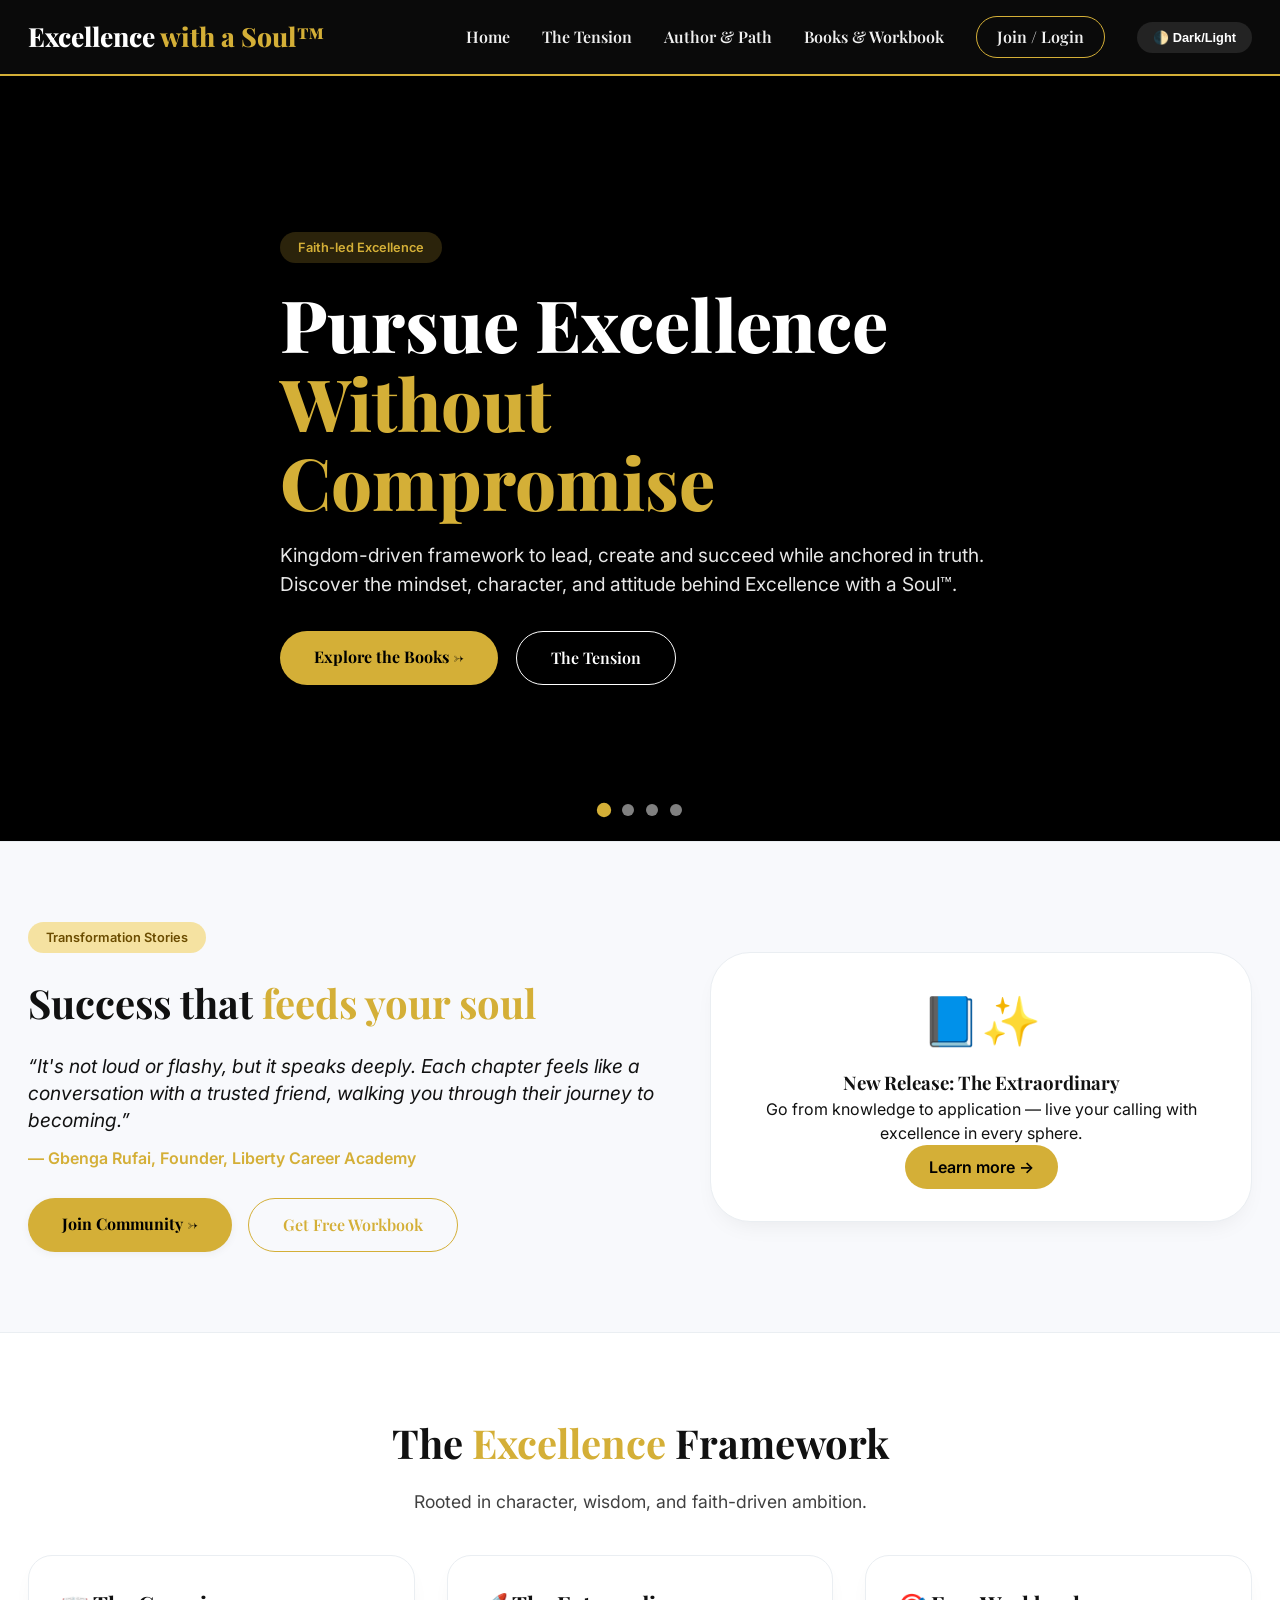
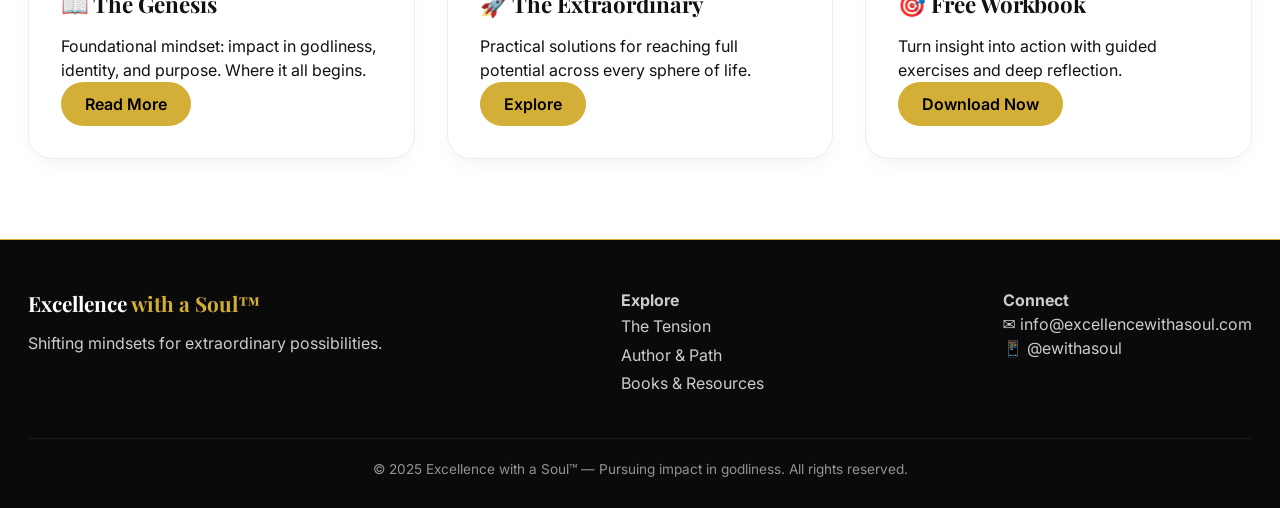
==== index.html @ b523871e "Add files via upload" ====
<!DOCTYPE html>
<html lang="en">
<head>
  <meta charset="UTF-8">
  <meta name="viewport" content="width=device-width, initial-scale=1.0">
  <title>Excellence with a Soul™ | Home</title>
  <link rel="stylesheet" href="styles.css">
  <link href="https://fonts.googleapis.com/css2?family=Inter:opsz,wght@14..32,400;500;600;700&family=Playfair+Display:wght@700;800;900&display=swap" rel="stylesheet">
</head>
<body>

<nav class="navbar">
  <div class="container nav-flex">
    <a href="index.html" class="logo">Excellence <span>with a Soul™</span></a>
    <div class="nav-links">
      <a href="index.html">Home</a>
      <a href="tension.html">The Tension</a>
      <a href="author-path.html">Author & Path</a>
      <a href="books-workbook.html">Books & Workbook</a>
      <a href="register.html" class="btn-outline-gold">Join / Login</a>
      <button class="theme-toggle" id="darkmodeToggle">🌓 Dark/Light</button>
    </div>
  </div>
</nav>

<!-- Hero Slideshow -->
<div class="hero-slider" id="homeHero">
  <div class="slider-container">
    <div class="slide active" data-img="1"></div>
    <div class="slide" data-img="2"></div>
    <div class="slide" data-img="3"></div>
    <div class="slide" data-img="4"></div>
  </div>
  <div class="container hero-content">
    <div class="badge">Faith-led Excellence</div>
    <h1>Pursue Excellence <em>Without Compromise</em></h1>
    <p>Kingdom-driven framework to lead, create and succeed while anchored in truth. Discover the mindset, character, and attitude behind Excellence with a Soul™.</p>
    <div class="btn-group">
      <a href="books-workbook.html" class="btn-primary">Explore the Books →</a>
      <a href="tension.html" class="btn-secondary">The Tension</a>
    </div>
  </div>
  <div class="slider-dots" id="sliderDots"></div>
</div>

<!-- Transformation Stories Section -->
<section class="section-dark-bg" id="success-stories">
  <div class="container">
    <div class="story-flex">
      <div class="story-text">
        <span class="badge gold-badge">Transformation Stories</span>
        <h2 class="section-title">Success that <span class="gold-text">feeds your soul</span></h2>
        <p class="story-quote">“It's not loud or flashy, but it speaks deeply. Each chapter feels like a conversation with a trusted friend, walking you through their journey to becoming.”</p>
        <p class="story-author">— Gbenga Rufai, Founder, Liberty Career Academy</p>
        <div class="story-buttons">
          <a href="register.html" class="btn-primary gold-btn">Join Community →</a>
          <a href="books-workbook.html#workbook-cta" class="btn-secondary gold-border">Get Free Workbook</a>
        </div>
      </div>
      <div class="story-card-highlight">
        <div class="emoji-large">📘✨</div>
        <h3>New Release: The Extraordinary</h3>
        <p>Go from knowledge to application — live your calling with excellence in every sphere.</p>
        <a href="books-workbook.html" class="btn-small">Learn more →</a>
      </div>
    </div>
  </div>
</section>

<!-- Core Framework Section -->
<section class="section-light">
  <div class="container">
    <div class="center-heading">
      <h2 class="section-title">The <span class="gold-text">Excellence</span> Framework</h2>
      <p class="section-sub">Rooted in character, wisdom, and faith-driven ambition.</p>
    </div>
    <div class="card-grid">
      <div class="card">
        <h3>📖 The Genesis</h3>
        <p>Foundational mindset: impact in godliness, identity, and purpose. Where it all begins.</p>
        <a href="books-workbook.html" class="btn-small">Read More</a>
      </div>
      <div class="card">
        <h3>🚀 The Extraordinary</h3>
        <p>Practical solutions for reaching full potential across every sphere of life.</p>
        <a href="books-workbook.html" class="btn-small">Explore</a>
      </div>
      <div class="card">
        <h3>🎯 Free Workbook</h3>
        <p>Turn insight into action with guided exercises and deep reflection.</p>
        <a href="books-workbook.html#workbook-cta" class="btn-small">Download Now</a>
      </div>
    </div>
  </div>
</section>

<footer>
  <div class="container">
    <div class="footer-grid">
      <div>
        <h3 class="footer-logo">Excellence <span>with a Soul™</span></h3>
        <p>Shifting mindsets for extraordinary possibilities.</p>
      </div>
      <div>
        <strong>Explore</strong><br>
        <a href="tension.html">The Tension</a><br>
        <a href="author-path.html">Author & Path</a><br>
        <a href="books-workbook.html">Books & Resources</a>
      </div>
      <div>
        <strong>Connect</strong><br>
        ✉️ info@excellencewithasoul.com<br>
        📱 @ewithasoul
      </div>
    </div>
    <div class="footer-copyright">© 2025 Excellence with a Soul™ — Pursuing impact in godliness. All rights reserved.</div>
  </div>
</footer>

<script src="script.js"></script>
</body>
</html>
---- styles.css ----
/* ========== VARIABLES & RESET ========== */
:root {
  --bg-primary: #ffffff;
  --bg-secondary: #f8f9fc;
  --text-primary: #111111;
  --text-muted: #2c2c2c;
  --card-bg: #ffffff;
  --border-light: #eaeef2;
  --gold: #d4af37;
  --gold-dark: #b8912e;
  --gold-light: #f5e2a1;
  --black-accent: #0a0a0a;
  --shadow-sm: 0 2px 8px rgba(0,0,0,0.05);
  --shadow-md: 0 10px 25px -10px rgba(0,0,0,0.08);
  --shadow-lg: 0 20px 35px -12px rgba(0,0,0,0.1);
  --transition: all 0.25s ease;
}

body.dark {
  --bg-primary: #121212;
  --bg-secondary: #1e1e1e;
  --text-primary: #f0f0f0;
  --text-muted: #cccccc;
  --card-bg: #1f1f1f;
  --border-light: #2c2c2c;
}

* {
  margin: 0;
  padding: 0;
  box-sizing: border-box;
}

body {
  font-family: 'Inter', system-ui, -apple-system, 'Segoe UI', Roboto, sans-serif;
  background: var(--bg-primary);
  color: var(--text-primary);
  line-height: 1.5;
  transition: background-color 0.25s ease, color 0.2s ease;
}

h1, h2, h3, .logo, .nav-links a, .btn, .btn-primary, .btn-secondary {
  font-family: 'Playfair Display', Georgia, 'Times New Roman', serif;
}

.container {
  max-width: 1280px;
  margin: 0 auto;
  padding: 0 28px;
}

/* ========== NAVIGATION ========== */
.navbar {
  background: #0a0a0a;
  padding: 1rem 0;
  position: sticky;
  top: 0;
  z-index: 1000;
  border-bottom: 2px solid var(--gold);
  box-shadow: 0 4px 12px rgba(0,0,0,0.1);
}

.nav-flex {
  display: flex;
  align-items: center;
  justify-content: space-between;
  flex-wrap: wrap;
  gap: 20px;
}

.logo {
  font-size: 1.65rem;
  font-weight: 800;
  color: white;
  text-decoration: none;
}

.logo span {
  color: var(--gold);
}

.nav-links {
  display: flex;
  gap: 2rem;
  align-items: center;
  flex-wrap: wrap;
}

.nav-links a {
  color: #f0f0f0;
  text-decoration: none;
  font-weight: 600;
  transition: var(--transition);
}

.nav-links a:hover {
  color: var(--gold);
}

.theme-toggle {
  background: rgba(255,255,255,0.1);
  border: none;
  border-radius: 40px;
  padding: 8px 16px;
  color: white;
  cursor: pointer;
  font-weight: 600;
  font-size: 0.8rem;
  transition: var(--transition);
}

.theme-toggle:hover {
  background: var(--gold);
  color: black;
}

.btn-outline-gold {
  background: transparent;
  border: 1.5px solid var(--gold);
  color: var(--gold);
  padding: 8px 20px;
  border-radius: 40px;
  font-weight: 600;
  transition: var(--transition);
  text-decoration: none;
}

/* .btn-outline-gold:hover {
  background: transparent rgb(13, 0, 255);
   color: black; 
} */

/* ========== BUTTONS ========== */
.btn-primary {
  background: var(--gold);
  color: #000;
  padding: 14px 34px;
  border-radius: 50px;
  text-decoration: none;
  font-weight: 700;
  transition: var(--transition);
  display: inline-block;
  box-shadow: var(--shadow-sm);
  border: none;
  cursor: pointer;
}

.btn-primary:hover {
  background: var(--gold-dark);
  transform: translateY(-2px);
  box-shadow: var(--shadow-md);
}

.btn-secondary {
  background: transparent;
  border: 1.5px solid white;
  color: white;
  padding: 14px 34px;
  border-radius: 50px;
  text-decoration: none;
  font-weight: 600;
  transition: var(--transition);
  cursor: pointer;
}

.btn-secondary:hover {
  border-color: var(--gold);
  color: var(--gold);
  background: rgba(0,0,0,0.3);
}

.btn-small {
  background: var(--gold);
  color: #000;
  padding: 10px 24px;
  border-radius: 40px;
  text-decoration: none;
  font-weight: 600;
  display: inline-block;
  transition: var(--transition);
  border: none;
  cursor: pointer;
}

.btn-small:hover {
  background: var(--gold-dark);
  transform: translateY(-2px);
}

/* ========== HERO SLIDESHOW ========== */
.hero-slider {
  background: #000;
  position: relative;
  min-height: 85vh;
  display: flex;
  align-items: center;
  color: white;
}

.slider-container {
  position: absolute;
  inset: 0;
  overflow: hidden;
}

.slide {
  position: absolute;
  width: 100%;
  height: 100%;
  background-size: cover;
  background-position: center 30%;
  opacity: 0;
  transition: opacity 1s ease;
  filter: brightness(0.45);
}

.slide[data-img="1"] { background-image: url('https://images.pexels.com/photos/3184465/pexels-photo-3184465.jpeg?auto=compress&cs=tinysrgb&w=1600'); }
.slide[data-img="2"] { background-image: url('https://images.pexels.com/photos/4050315/pexels-photo-4050315.jpeg?auto=compress&cs=tinysrgb&w=1600'); }
.slide[data-img="3"] { background-image: url('https://images.pexels.com/photos/669619/pexels-photo-669619.jpeg?auto=compress&cs=tinysrgb&w=1600'); }
.slide[data-img="4"] { background-image: url('https://images.pexels.com/photos/3943716/pexels-photo-3943716.jpeg?auto=compress&cs=tinysrgb&w=1600'); }

.slide.active {
  opacity: 1;
  z-index: 1;
}

.hero-content {
  position: relative;
  z-index: 10;
  max-width: 720px;
  padding: 80px 0;
}

.badge {
  background: rgba(212,175,55,0.2);
  backdrop-filter: blur(4px);
  display: inline-block;
  padding: 6px 18px;
  border-radius: 50px;
  font-size: 0.8rem;
  font-weight: 600;
  color: var(--gold);
  margin-bottom: 20px;
}

.hero-content h1 {
  font-size: clamp(2.5rem, 7vw, 4.5rem);
  font-weight: 800;
  line-height: 1.1;
  margin-bottom: 20px;
}

.hero-content h1 em {
  color: var(--gold);
  font-style: normal;
}

.hero-content p {
  font-size: 1.2rem;
  margin-bottom: 32px;
  opacity: 0.9;
}

.btn-group {
  display: flex;
  gap: 18px;
  flex-wrap: wrap;
}

.slider-dots {
  position: absolute;
  bottom: 25px;
  left: 0;
  right: 0;
  display: flex;
  justify-content: center;
  gap: 12px;
  z-index: 20;
}

.dot {
  width: 12px;
  height: 12px;
  background: rgba(255,255,255,0.5);
  border-radius: 50%;
  cursor: pointer;
  transition: var(--transition);
}

.dot.active-dot {
  background: var(--gold);
  transform: scale(1.2);
}

/* ========== SECTIONS ========== */
section {
  padding: 80px 0;
}

.section-light {
  background: var(--bg-primary);
}

.section-dark-bg {
  background: var(--bg-secondary);
  border-top: 1px solid var(--border-light);
  border-bottom: 1px solid var(--border-light);
}

.section-title {
  font-size: 2.5rem;
  font-weight: 700;
  margin-bottom: 16px;
}

.gold-text {
  color: var(--gold);
}

.center-heading {
  text-align: center;
  max-width: 700px;
  margin: 0 auto 40px;
}

.section-sub {
  font-size: 1.1rem;
  opacity: 0.8;
}

/* Cards Grid */
.card-grid {
  display: grid;
  grid-template-columns: repeat(auto-fit, minmax(280px, 1fr));
  gap: 32px;
  margin-top: 30px;
}

.card {
  background: var(--card-bg);
  border-radius: 24px;
  padding: 32px;
  box-shadow: var(--shadow-md);
  border: 1px solid var(--border-light);
  transition: var(--transition);
}

.card:hover {
  transform: translateY(-5px);
  box-shadow: var(--shadow-lg);
}

.card h3 {
  margin-bottom: 12px;
  font-size: 1.4rem;
}

/* Story Section */
.story-flex {
  display: flex;
  flex-wrap: wrap;
  gap: 48px;
  align-items: center;
  justify-content: space-between;
}

.story-text {
  flex: 1.2;
  min-width: 260px;
}

.gold-badge {
  background: var(--gold-light);
  color: #6b4c00;
}

.story-quote {
  font-size: 1.2rem;
  font-style: italic;
  margin: 20px 0 12px;
  line-height: 1.4;
}

.story-author {
  font-weight: 600;
  margin-bottom: 28px;
  color: var(--gold);
}

.story-buttons {
  display: flex;
  gap: 16px;
  flex-wrap: wrap;
  margin-top: 8px;
}

.gold-btn {
  background: var(--gold);
  color: #000;
}

.gold-border {
  border-color: var(--gold);
  color: var(--gold);
}

.story-card-highlight {
  flex: 0.9;
  text-align: center;
  background: var(--card-bg);
  padding: 32px;
  border-radius: 40px;
  border: 1px solid var(--border-light);
  box-shadow: var(--shadow-md);
}

.emoji-large {
  font-size: 3rem;
  margin-bottom: 12px;
}

/* ========== PAGE STYLES (tension, author, books) ========== */
.page-section {
  padding: 80px 0;
}

.page-title {
  font-size: 3rem;
  font-weight: 800;
  margin-bottom: 48px;
  text-align: center;
}

.tension-grid, .author-grid, .books-grid {
  display: grid;
  grid-template-columns: repeat(auto-fit, minmax(300px, 1fr));
  gap: 32px;
  margin-bottom: 48px;
}

.tension-card, .author-card, .book-card {
  background: var(--card-bg);
  border-radius: 24px;
  padding: 32px;
  border: 1px solid var(--border-light);
  transition: var(--transition);
}

.tension-card:hover, .author-card:hover, .book-card:hover {
  transform: translateY(-5px);
  box-shadow: var(--shadow-lg);
}

.tension-icon, .author-icon {
  font-size: 2.5rem;
  margin-bottom: 16px;
}

.tension-card h3, .author-card h3, .book-card h3 {
  margin-bottom: 12px;
  font-size: 1.3rem;
  color: var(--gold);
}

.page-cta {
  text-align: center;
  margin-top: 32px;
}

/* Book Cards */
.book-cover {
  aspect-ratio: 3/4;
  border-radius: 16px;
  margin-bottom: 20px;
  display: flex;
  flex-direction: column;
  align-items: center;
  justify-content: center;
  text-align: center;
  color: white;
  position: relative;
}

.genesis-cover {
  background: linear-gradient(160deg, #7a4fb5, #3b1d5e);
}

.extraordinary-cover {
  background: linear-gradient(160deg, #caa14b, #7a5a18);
}

.book-label {
  font-size: 0.75rem;
  letter-spacing: 3px;
  text-transform: uppercase;
  opacity: 0.8;
  margin-bottom: 16px;
}

.book-title {
  font-size: 1.8rem;
  font-weight: 800;
}

.book-buttons {
  display: flex;
  gap: 12px;
  margin-top: 20px;
  flex-wrap: wrap;
}

.btn-outline {
  background: transparent;
  border: 1.5px solid var(--gold);
  color: var(--gold);
}

.btn-outline:hover {
  background: var(--gold);
  color: black;
}

/* Workbook Section */
.workbook-section {
  background: linear-gradient(120deg, #f7e9c3, #e9d5a2);
  border-radius: 48px;
  padding: 50px;
  margin-top: 60px;
  text-align: center;
}

body.dark .workbook-section {
  background: #2b2419;
}

.workbook-icon {
  font-size: 3rem;
  margin-bottom: 16px;
}

.workbook-section h2 {
  font-size: 1.8rem;
  margin-bottom: 16px;
  color: #000;
}

body.dark .workbook-section h2 {
  color: var(--gold);
}

.workbook-section p {
  max-width: 600px;
  margin: 0 auto 24px;
  color: #333;
}

body.dark .workbook-section p {
  color: #ccc;
}

.workbook-download-btn {
  background: #000;
  color: var(--gold);
  padding: 16px 36px;
  border-radius: 60px;
  font-weight: 800;
  text-decoration: none;
  display: inline-block;
  transition: var(--transition);
}

.workbook-download-btn:hover {
  background: var(--gold);
  color: #000;
  transform: scale(1.02);
  box-shadow: 0 12px 22px rgba(0,0,0,0.2);
}

.workbook-message {
  margin-top: 15px;
  font-size: 0.9rem;
}

/* Auth / Register Form */
.auth-container {
  max-width: 500px;
  margin: 0 auto;
  background: var(--card-bg);
  border: 1px solid var(--border-light);
  border-radius: 48px;
  padding: 48px;
  box-shadow: var(--shadow-lg);
}

.auth-container h2 {
  text-align: center;
  margin-bottom: 32px;
  font-size: 2rem;
}

.form-group {
  margin-bottom: 20px;
}

.form-group input {
  width: 100%;
  padding: 16px 20px;
  border-radius: 60px;
  border: 1px solid var(--border-light);
  background: var(--bg-primary);
  color: var(--text-primary);
  font-size: 1rem;
  font-family: inherit;
  transition: var(--transition);
}

.form-group input:focus {
  outline: none;
  border-color: var(--gold);
  box-shadow: 0 0 0 3px rgba(212,175,55,0.2);
}

.auth-submit {
  width: 100%;
  margin-top: 12px;
}

.toggle-link {
  text-align: center;
  margin-top: 24px;
  color: var(--gold);
  cursor: pointer;
  font-weight: 600;
}

.toggle-link:hover {
  text-decoration: underline;
}

.form-message {
  text-align: center;
  margin-top: 20px;
  font-size: 0.9rem;
  color: var(--gold);
}

/* ========== FOOTER ========== */
footer {
  background: #0a0a0a;
  color: #ccc;
  padding: 48px 0 28px;
  border-top: 1px solid var(--gold);
}

.footer-grid {
  display: flex;
  justify-content: space-between;
  flex-wrap: wrap;
  gap: 30px;
  margin-bottom: 40px;
}

.footer-logo {
  font-size: 1.3rem;
  color: white;
  margin-bottom: 12px;
}

.footer-logo span {
  color: var(--gold);
}

.footer-grid a {
  color: #ccc;
  text-decoration: none;
  line-height: 1.8;
  transition: var(--transition);
}

.footer-grid a:hover {
  color: var(--gold);
}

.footer-copyright {
  text-align: center;
  font-size: 0.85rem;
  opacity: 0.7;
  padding-top: 20px;
  border-top: 1px solid rgba(255,255,255,0.1);
}

/* ========== RESPONSIVE ========== */
@media (max-width: 768px) {
  .nav-flex {
    flex-direction: column;
    align-items: stretch;
  }
  .nav-links {
    justify-content: center;
  }
  .hero-content h1 {
    font-size: 2rem;
  }
  .section-title, .page-title {
    font-size: 1.9rem;
  }
  .story-flex {
    flex-direction: column;
  }
  .story-buttons {
    justify-content: center;
  }
  .books-grid {
    grid-template-columns: 1fr;
  }
  .auth-container {
    padding: 32px 24px;
  }
  .workbook-section {
    padding: 32px 20px;
  }
}
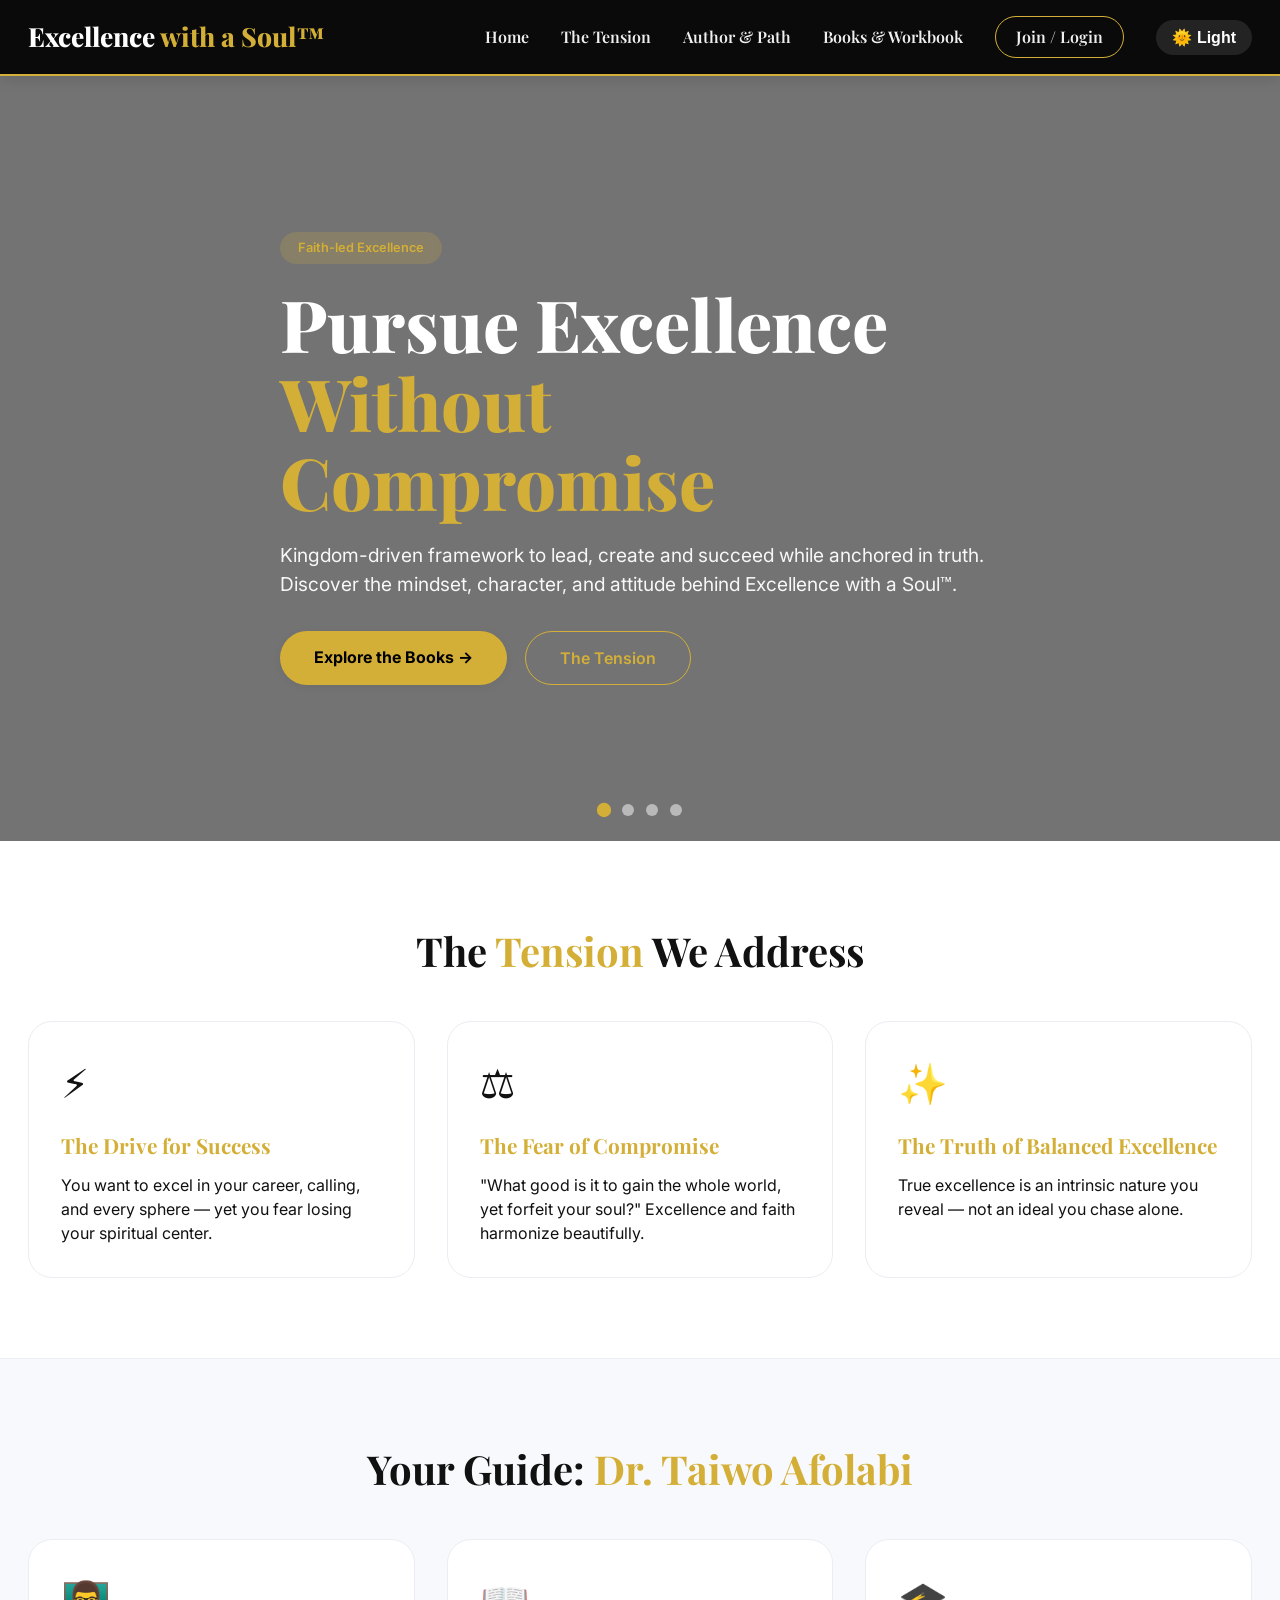
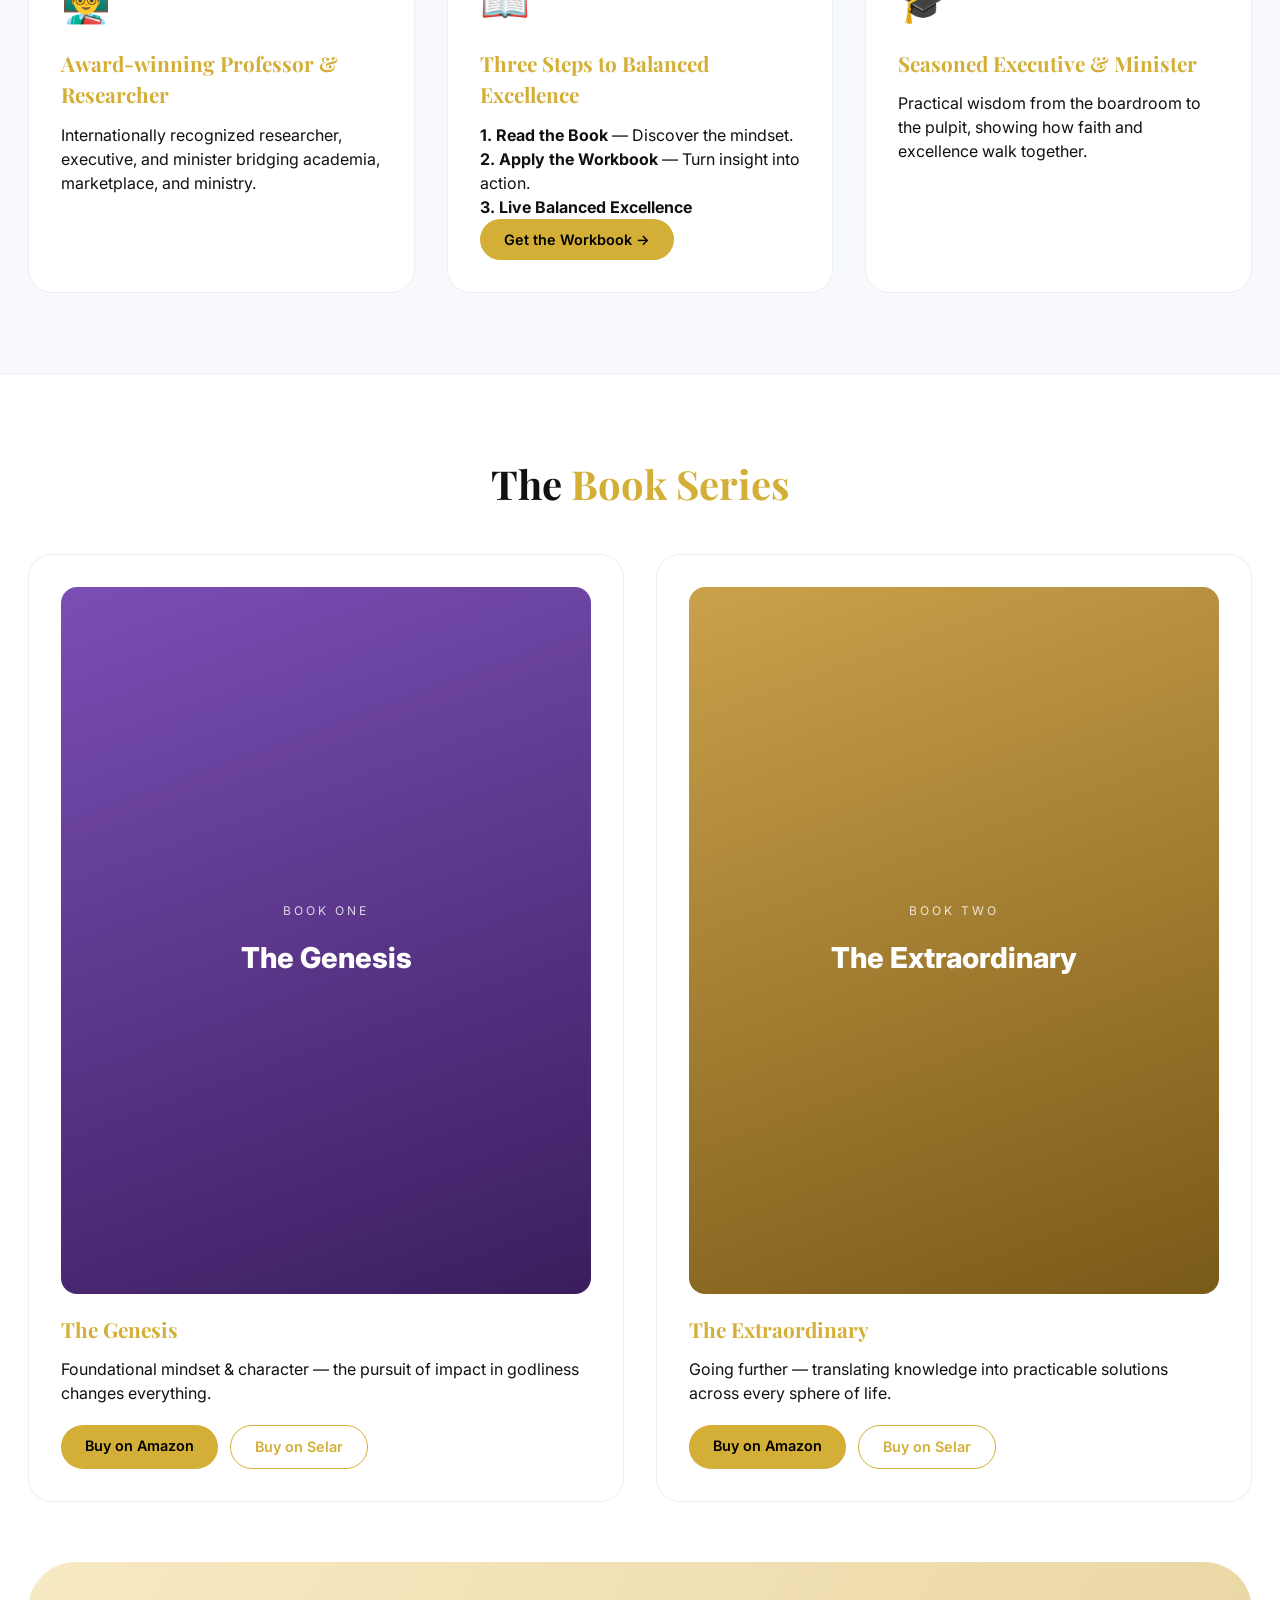
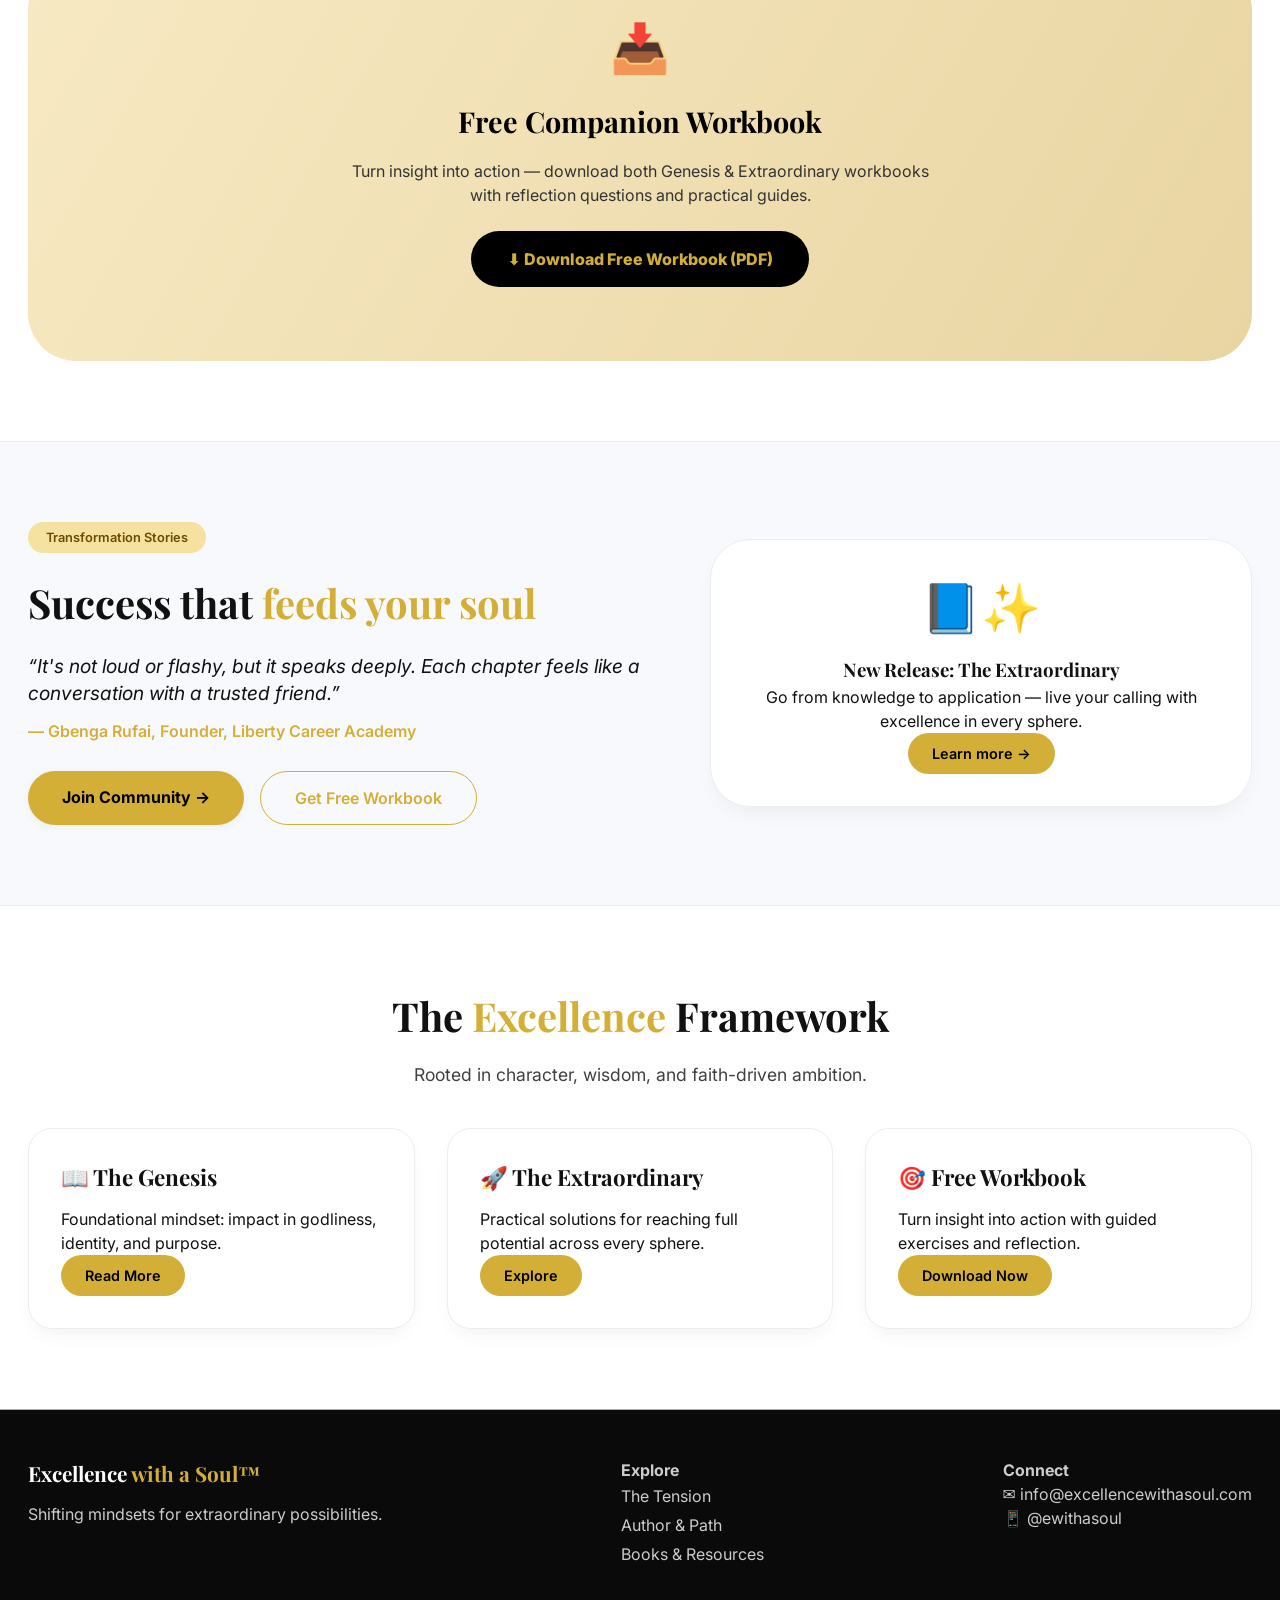
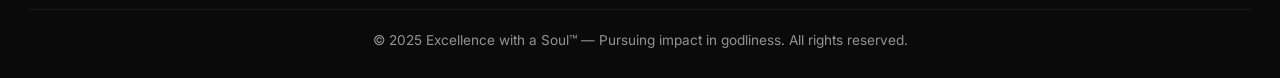
==== commit e41e045f: "major updaate to landing page" ====
--- a/index.html
+++ b/index.html
@@ -1,122 +1,116 @@
-<!DOCTYPE html>
-<html lang="en">
-<head>
-  <meta charset="UTF-8">
-  <meta name="viewport" content="width=device-width, initial-scale=1.0">
-  <title>Excellence with a Soul™ | Home</title>
-  <link rel="stylesheet" href="styles.css">
-  <link href="https://fonts.googleapis.com/css2?family=Inter:opsz,wght@14..32,400;500;600;700&family=Playfair+Display:wght@700;800;900&display=swap" rel="stylesheet">
-</head>
-<body>
-
-<nav class="navbar">
-  <div class="container nav-flex">
-    <a href="index.html" class="logo">Excellence <span>with a Soul™</span></a>
-    <div class="nav-links">
-      <a href="index.html">Home</a>
-      <a href="tension.html">The Tension</a>
-      <a href="author-path.html">Author & Path</a>
-      <a href="books-workbook.html">Books & Workbook</a>
-      <a href="register.html" class="btn-outline-gold">Join / Login</a>
-      <button class="theme-toggle" id="darkmodeToggle">🌓 Dark/Light</button>
-    </div>
-  </div>
-</nav>
-
-<!-- Hero Slideshow -->
-<div class="hero-slider" id="homeHero">
-  <div class="slider-container">
-    <div class="slide active" data-img="1"></div>
-    <div class="slide" data-img="2"></div>
-    <div class="slide" data-img="3"></div>
-    <div class="slide" data-img="4"></div>
-  </div>
-  <div class="container hero-content">
-    <div class="badge">Faith-led Excellence</div>
-    <h1>Pursue Excellence <em>Without Compromise</em></h1>
-    <p>Kingdom-driven framework to lead, create and succeed while anchored in truth. Discover the mindset, character, and attitude behind Excellence with a Soul™.</p>
-    <div class="btn-group">
-      <a href="books-workbook.html" class="btn-primary">Explore the Books →</a>
-      <a href="tension.html" class="btn-secondary">The Tension</a>
-    </div>
-  </div>
-  <div class="slider-dots" id="sliderDots"></div>
-</div>
-
-<!-- Transformation Stories Section -->
-<section class="section-dark-bg" id="success-stories">
-  <div class="container">
-    <div class="story-flex">
-      <div class="story-text">
-        <span class="badge gold-badge">Transformation Stories</span>
-        <h2 class="section-title">Success that <span class="gold-text">feeds your soul</span></h2>
-        <p class="story-quote">“It's not loud or flashy, but it speaks deeply. Each chapter feels like a conversation with a trusted friend, walking you through their journey to becoming.”</p>
-        <p class="story-author">— Gbenga Rufai, Founder, Liberty Career Academy</p>
-        <div class="story-buttons">
-          <a href="register.html" class="btn-primary gold-btn">Join Community →</a>
-          <a href="books-workbook.html#workbook-cta" class="btn-secondary gold-border">Get Free Workbook</a>
-        </div>
-      </div>
-      <div class="story-card-highlight">
-        <div class="emoji-large">📘✨</div>
-        <h3>New Release: The Extraordinary</h3>
-        <p>Go from knowledge to application — live your calling with excellence in every sphere.</p>
-        <a href="books-workbook.html" class="btn-small">Learn more →</a>
-      </div>
-    </div>
-  </div>
-</section>
-
-<!-- Core Framework Section -->
-<section class="section-light">
-  <div class="container">
-    <div class="center-heading">
-      <h2 class="section-title">The <span class="gold-text">Excellence</span> Framework</h2>
-      <p class="section-sub">Rooted in character, wisdom, and faith-driven ambition.</p>
-    </div>
-    <div class="card-grid">
-      <div class="card">
-        <h3>📖 The Genesis</h3>
-        <p>Foundational mindset: impact in godliness, identity, and purpose. Where it all begins.</p>
-        <a href="books-workbook.html" class="btn-small">Read More</a>
-      </div>
-      <div class="card">
-        <h3>🚀 The Extraordinary</h3>
-        <p>Practical solutions for reaching full potential across every sphere of life.</p>
-        <a href="books-workbook.html" class="btn-small">Explore</a>
-      </div>
-      <div class="card">
-        <h3>🎯 Free Workbook</h3>
-        <p>Turn insight into action with guided exercises and deep reflection.</p>
-        <a href="books-workbook.html#workbook-cta" class="btn-small">Download Now</a>
-      </div>
-    </div>
-  </div>
-</section>
-
-<footer>
-  <div class="container">
-    <div class="footer-grid">
-      <div>
-        <h3 class="footer-logo">Excellence <span>with a Soul™</span></h3>
-        <p>Shifting mindsets for extraordinary possibilities.</p>
-      </div>
-      <div>
-        <strong>Explore</strong><br>
-        <a href="tension.html">The Tension</a><br>
-        <a href="author-path.html">Author & Path</a><br>
-        <a href="books-workbook.html">Books & Resources</a>
-      </div>
-      <div>
-        <strong>Connect</strong><br>
-        ✉️ info@excellencewithasoul.com<br>
-        📱 @ewithasoul
-      </div>
-    </div>
-    <div class="footer-copyright">© 2025 Excellence with a Soul™ — Pursuing impact in godliness. All rights reserved.</div>
-  </div>
-</footer>
-
-<script src="script.js"></script>
-</body>
+<!DOCTYPE html>
+<html lang="en">
+<head>
+  <meta charset="UTF-8">
+  <meta name="viewport" content="width=device-width, initial-scale=1.0, viewport-fit=cover">
+  <title>Excellence with a Soul™ | Faith-Driven Excellence</title>
+  <link href="https://fonts.googleapis.com/css2?family=Inter:opsz,wght@14..32,400;500;600;700;800&family=Playfair+Display:wght@700;800;900&display=swap" rel="stylesheet">
+  <link rel="stylesheet" href="styles.css">
+</head>
+<body>
+
+<nav class="navbar">
+  <div class="container nav-flex">
+    <a href="#" class="logo">Excellence <span>with a Soul™</span></a>
+    <button class="hamburger" id="hamburger">
+      <span></span>
+      <span></span>
+      <span></span>
+    </button>
+    <div class="nav-links" id="navLinks">
+      <a href="#home" class="nav-link">Home</a>
+      <a href="#tension" class="nav-link">The Tension</a>
+      <a href="#author" class="nav-link">Author & Path</a>
+      <a href="#books" class="nav-link">Books & Workbook</a>
+      <a href="register.html" class="btn-outline-gold">Join / Login</a>
+      <button class="theme-toggle" id="darkmodeToggle">🌞 Light</button>
+    </div>
+  </div>
+</nav>
+
+<!-- HERO SECTION -->
+<div class="hero-slider" id="home">
+  <div class="slider-container">
+    <div class="slide active" data-img="1"></div>
+    <div class="slide" data-img="2"></div>
+    <div class="slide" data-img="3"></div>
+    <div class="slide" data-img="4"></div>
+  </div>
+  <div class="container hero-content">
+    <div class="badge">Faith-led Excellence</div>
+    <h1>Pursue Excellence <em>Without Compromise</em></h1>
+    <p>Kingdom-driven framework to lead, create and succeed while anchored in truth. Discover the mindset, character, and attitude behind Excellence with a Soul™.</p>
+    <div class="btn-group">
+      <a href="#books" class="btn-primary">Explore the Books →</a>
+      <a href="#tension" class="btn-secondary">The Tension</a>
+    </div>
+  </div>
+  <div class="slider-dots" id="sliderDots"></div>
+</div>
+
+<!-- TENSION SECTION -->
+<section id="tension" class="section-light">
+  <div class="container">
+    <h2 class="section-title" style="text-align: center;">The <span class="gold-text">Tension</span> We Address</h2>
+    <div class="tension-grid">
+      <div class="tension-card"><div class="tension-icon">⚡</div><h3>The Drive for Success</h3><p>You want to excel in your career, calling, and every sphere — yet you fear losing your spiritual center.</p></div>
+      <div class="tension-card"><div class="tension-icon">⚖️</div><h3>The Fear of Compromise</h3><p>"What good is it to gain the whole world, yet forfeit your soul?" Excellence and faith harmonize beautifully.</p></div>
+      <div class="tension-card"><div class="tension-icon">✨</div><h3>The Truth of Balanced Excellence</h3><p>True excellence is an intrinsic nature you reveal — not an ideal you chase alone.</p></div>
+    </div>
+  </div>
+</section>
+
+<!-- AUTHOR SECTION -->
+<section id="author" class="section-dark-bg">
+  <div class="container">
+    <h2 class="section-title" style="text-align: center;">Your Guide: <span class="gold-text">Dr. Taiwo Afolabi</span></h2>
+    <div class="author-grid">
+      <div class="author-card"><div class="author-icon">👨‍🏫</div><h3>Award-winning Professor & Researcher</h3><p>Internationally recognized researcher, executive, and minister bridging academia, marketplace, and ministry.</p></div>
+      <div class="author-card"><div class="author-icon">📖</div><h3>Three Steps to Balanced Excellence</h3><p><strong>1. Read the Book</strong> — Discover the mindset.<br><strong>2. Apply the Workbook</strong> — Turn insight into action.<br><strong>3. Live Balanced Excellence</strong></p><a href="#books" class="btn-small">Get the Workbook →</a></div>
+      <div class="author-card"><div class="author-icon">🎓</div><h3>Seasoned Executive & Minister</h3><p>Practical wisdom from the boardroom to the pulpit, showing how faith and excellence walk together.</p></div>
+    </div>
+  </div>
+</section>
+
+<!-- BOOKS SECTION -->
+<section id="books" class="section-light">
+  <div class="container">
+    <h2 class="section-title" style="text-align: center;">The <span class="gold-text">Book Series</span></h2>
+    <div class="books-grid">
+      <div class="book-card"><div class="book-cover genesis-cover"><span class="book-label">Book One</span><span class="book-title">The Genesis</span></div><h3>The Genesis</h3><p>Foundational mindset & character — the pursuit of impact in godliness changes everything.</p><div class="book-buttons"><a href="register.html" class="btn-small">Buy on Amazon</a><a href="register.html" class="btn-small btn-outline">Buy on Selar</a></div></div>
+      <div class="book-card"><div class="book-cover extraordinary-cover"><span class="book-label">Book Two</span><span class="book-title">The Extraordinary</span></div><h3>The Extraordinary</h3><p>Going further — translating knowledge into practicable solutions across every sphere of life.</p><div class="book-buttons"><a href="register.html" class="btn-small">Buy on Amazon</a><a href="register.html" class="btn-small btn-outline">Buy on Selar</a></div></div>
+    </div>
+    <div class="workbook-section" id="workbook-cta"><div class="workbook-icon">📥</div><h2>Free Companion Workbook</h2><p>Turn insight into action — download both Genesis & Extraordinary workbooks with reflection questions and practical guides.</p><a href="#" id="downloadWorkbookBtn" class="workbook-download-btn">⬇ Download Free Workbook (PDF)</a><p id="wbMsg" class="workbook-message"></p></div>
+  </div>
+</section>
+
+<!-- STORIES SECTION -->
+<section class="section-dark-bg">
+  <div class="container">
+    <div class="story-flex">
+      <div class="story-text"><span class="badge gold-badge">Transformation Stories</span><h2 class="section-title">Success that <span class="gold-text">feeds your soul</span></h2><p class="story-quote">“It's not loud or flashy, but it speaks deeply. Each chapter feels like a conversation with a trusted friend.”</p><p class="story-author">— Gbenga Rufai, Founder, Liberty Career Academy</p><div class="story-buttons"><a href="register.html" class="btn-primary gold-btn">Join Community →</a><a href="#books" class="btn-secondary gold-border">Get Free Workbook</a></div></div>
+      <div class="story-card-highlight"><div class="emoji-large">📘✨</div><h3>New Release: The Extraordinary</h3><p>Go from knowledge to application — live your calling with excellence in every sphere.</p><a href="#books" class="btn-small">Learn more →</a></div>
+    </div>
+  </div>
+</section>
+
+<!-- FRAMEWORK SECTION -->
+<section class="section-light">
+  <div class="container">
+    <div class="center-heading"><h2 class="section-title">The <span class="gold-text">Excellence</span> Framework</h2><p class="section-sub">Rooted in character, wisdom, and faith-driven ambition.</p></div>
+    <div class="card-grid"><div class="card"><h3>📖 The Genesis</h3><p>Foundational mindset: impact in godliness, identity, and purpose.</p><a href="#books" class="btn-small">Read More</a></div><div class="card"><h3>🚀 The Extraordinary</h3><p>Practical solutions for reaching full potential across every sphere.</p><a href="#books" class="btn-small">Explore</a></div><div class="card"><h3>🎯 Free Workbook</h3><p>Turn insight into action with guided exercises and reflection.</p><a href="#books" class="btn-small">Download Now</a></div></div>
+  </div>
+</section>
+
+<footer>
+  <div class="container">
+    <div class="footer-grid"><div><h3 class="footer-logo">Excellence <span>with a Soul™</span></h3><p>Shifting mindsets for extraordinary possibilities.</p></div><div><strong>Explore</strong><br><a href="#tension">The Tension</a><br><a href="#author">Author & Path</a><br><a href="#books">Books & Resources</a></div><div><strong>Connect</strong><br>✉️ info@excellencewithasoul.com<br>📱 @ewithasoul</div></div>
+    <div class="footer-copyright">© 2025 Excellence with a Soul™ — Pursuing impact in godliness. All rights reserved.</div>
+  </div>
+</footer>
+
+<button class="scroll-top" id="scrollTop">↑</button>
+
+<script src="script.js"></script>
+</body>
 </html>
--- a/styles.css
+++ b/styles.css
@@ -1,722 +1,883 @@
-/* ========== VARIABLES & RESET ========== */
-:root {
-  --bg-primary: #ffffff;
-  --bg-secondary: #f8f9fc;
-  --text-primary: #111111;
-  --text-muted: #2c2c2c;
-  --card-bg: #ffffff;
-  --border-light: #eaeef2;
-  --gold: #d4af37;
-  --gold-dark: #b8912e;
-  --gold-light: #f5e2a1;
-  --black-accent: #0a0a0a;
-  --shadow-sm: 0 2px 8px rgba(0,0,0,0.05);
-  --shadow-md: 0 10px 25px -10px rgba(0,0,0,0.08);
-  --shadow-lg: 0 20px 35px -12px rgba(0,0,0,0.1);
-  --transition: all 0.25s ease;
-}
-
-body.dark {
-  --bg-primary: #121212;
-  --bg-secondary: #1e1e1e;
-  --text-primary: #f0f0f0;
-  --text-muted: #cccccc;
-  --card-bg: #1f1f1f;
-  --border-light: #2c2c2c;
-}
-
-* {
-  margin: 0;
-  padding: 0;
-  box-sizing: border-box;
-}
-
-body {
-  font-family: 'Inter', system-ui, -apple-system, 'Segoe UI', Roboto, sans-serif;
-  background: var(--bg-primary);
-  color: var(--text-primary);
-  line-height: 1.5;
-  transition: background-color 0.25s ease, color 0.2s ease;
-}
-
-h1, h2, h3, .logo, .nav-links a, .btn, .btn-primary, .btn-secondary {
-  font-family: 'Playfair Display', Georgia, 'Times New Roman', serif;
-}
-
-.container {
-  max-width: 1280px;
-  margin: 0 auto;
-  padding: 0 28px;
-}
-
-/* ========== NAVIGATION ========== */
-.navbar {
-  background: #0a0a0a;
-  padding: 1rem 0;
-  position: sticky;
-  top: 0;
-  z-index: 1000;
-  border-bottom: 2px solid var(--gold);
-  box-shadow: 0 4px 12px rgba(0,0,0,0.1);
-}
-
-.nav-flex {
-  display: flex;
-  align-items: center;
-  justify-content: space-between;
-  flex-wrap: wrap;
-  gap: 20px;
-}
-
-.logo {
-  font-size: 1.65rem;
-  font-weight: 800;
-  color: white;
-  text-decoration: none;
-}
-
-.logo span {
-  color: var(--gold);
-}
-
-.nav-links {
-  display: flex;
-  gap: 2rem;
-  align-items: center;
-  flex-wrap: wrap;
-}
-
-.nav-links a {
-  color: #f0f0f0;
-  text-decoration: none;
-  font-weight: 600;
-  transition: var(--transition);
-}
-
-.nav-links a:hover {
-  color: var(--gold);
-}
-
-.theme-toggle {
-  background: rgba(255,255,255,0.1);
-  border: none;
-  border-radius: 40px;
-  padding: 8px 16px;
-  color: white;
-  cursor: pointer;
-  font-weight: 600;
-  font-size: 0.8rem;
-  transition: var(--transition);
-}
-
-.theme-toggle:hover {
-  background: var(--gold);
-  color: black;
-}
-
-.btn-outline-gold {
-  background: transparent;
-  border: 1.5px solid var(--gold);
-  color: var(--gold);
-  padding: 8px 20px;
-  border-radius: 40px;
-  font-weight: 600;
-  transition: var(--transition);
-  text-decoration: none;
-}
-
-/* .btn-outline-gold:hover {
-  background: transparent rgb(13, 0, 255);
-   color: black; 
-} */
-
-/* ========== BUTTONS ========== */
-.btn-primary {
-  background: var(--gold);
-  color: #000;
-  padding: 14px 34px;
-  border-radius: 50px;
-  text-decoration: none;
-  font-weight: 700;
-  transition: var(--transition);
-  display: inline-block;
-  box-shadow: var(--shadow-sm);
-  border: none;
-  cursor: pointer;
-}
-
-.btn-primary:hover {
-  background: var(--gold-dark);
-  transform: translateY(-2px);
-  box-shadow: var(--shadow-md);
-}
-
-.btn-secondary {
-  background: transparent;
-  border: 1.5px solid white;
-  color: white;
-  padding: 14px 34px;
-  border-radius: 50px;
-  text-decoration: none;
-  font-weight: 600;
-  transition: var(--transition);
-  cursor: pointer;
-}
-
-.btn-secondary:hover {
-  border-color: var(--gold);
-  color: var(--gold);
-  background: rgba(0,0,0,0.3);
-}
-
-.btn-small {
-  background: var(--gold);
-  color: #000;
-  padding: 10px 24px;
-  border-radius: 40px;
-  text-decoration: none;
-  font-weight: 600;
-  display: inline-block;
-  transition: var(--transition);
-  border: none;
-  cursor: pointer;
-}
-
-.btn-small:hover {
-  background: var(--gold-dark);
-  transform: translateY(-2px);
-}
-
-/* ========== HERO SLIDESHOW ========== */
-.hero-slider {
-  background: #000;
-  position: relative;
-  min-height: 85vh;
-  display: flex;
-  align-items: center;
-  color: white;
-}
-
-.slider-container {
-  position: absolute;
-  inset: 0;
-  overflow: hidden;
-}
-
-.slide {
-  position: absolute;
-  width: 100%;
-  height: 100%;
-  background-size: cover;
-  background-position: center 30%;
-  opacity: 0;
-  transition: opacity 1s ease;
-  filter: brightness(0.45);
-}
-
-.slide[data-img="1"] { background-image: url('https://images.pexels.com/photos/3184465/pexels-photo-3184465.jpeg?auto=compress&cs=tinysrgb&w=1600'); }
-.slide[data-img="2"] { background-image: url('https://images.pexels.com/photos/4050315/pexels-photo-4050315.jpeg?auto=compress&cs=tinysrgb&w=1600'); }
-.slide[data-img="3"] { background-image: url('https://images.pexels.com/photos/669619/pexels-photo-669619.jpeg?auto=compress&cs=tinysrgb&w=1600'); }
-.slide[data-img="4"] { background-image: url('https://images.pexels.com/photos/3943716/pexels-photo-3943716.jpeg?auto=compress&cs=tinysrgb&w=1600'); }
-
-.slide.active {
-  opacity: 1;
-  z-index: 1;
-}
-
-.hero-content {
-  position: relative;
-  z-index: 10;
-  max-width: 720px;
-  padding: 80px 0;
-}
-
-.badge {
-  background: rgba(212,175,55,0.2);
-  backdrop-filter: blur(4px);
-  display: inline-block;
-  padding: 6px 18px;
-  border-radius: 50px;
-  font-size: 0.8rem;
-  font-weight: 600;
-  color: var(--gold);
-  margin-bottom: 20px;
-}
-
-.hero-content h1 {
-  font-size: clamp(2.5rem, 7vw, 4.5rem);
-  font-weight: 800;
-  line-height: 1.1;
-  margin-bottom: 20px;
-}
-
-.hero-content h1 em {
-  color: var(--gold);
-  font-style: normal;
-}
-
-.hero-content p {
-  font-size: 1.2rem;
-  margin-bottom: 32px;
-  opacity: 0.9;
-}
-
-.btn-group {
-  display: flex;
-  gap: 18px;
-  flex-wrap: wrap;
-}
-
-.slider-dots {
-  position: absolute;
-  bottom: 25px;
-  left: 0;
-  right: 0;
-  display: flex;
-  justify-content: center;
-  gap: 12px;
-  z-index: 20;
-}
-
-.dot {
-  width: 12px;
-  height: 12px;
-  background: rgba(255,255,255,0.5);
-  border-radius: 50%;
-  cursor: pointer;
-  transition: var(--transition);
-}
-
-.dot.active-dot {
-  background: var(--gold);
-  transform: scale(1.2);
-}
-
-/* ========== SECTIONS ========== */
-section {
-  padding: 80px 0;
-}
-
-.section-light {
-  background: var(--bg-primary);
-}
-
-.section-dark-bg {
-  background: var(--bg-secondary);
-  border-top: 1px solid var(--border-light);
-  border-bottom: 1px solid var(--border-light);
-}
-
-.section-title {
-  font-size: 2.5rem;
-  font-weight: 700;
-  margin-bottom: 16px;
-}
-
-.gold-text {
-  color: var(--gold);
-}
-
-.center-heading {
-  text-align: center;
-  max-width: 700px;
-  margin: 0 auto 40px;
-}
-
-.section-sub {
-  font-size: 1.1rem;
-  opacity: 0.8;
-}
-
-/* Cards Grid */
-.card-grid {
-  display: grid;
-  grid-template-columns: repeat(auto-fit, minmax(280px, 1fr));
-  gap: 32px;
-  margin-top: 30px;
-}
-
-.card {
-  background: var(--card-bg);
-  border-radius: 24px;
-  padding: 32px;
-  box-shadow: var(--shadow-md);
-  border: 1px solid var(--border-light);
-  transition: var(--transition);
-}
-
-.card:hover {
-  transform: translateY(-5px);
-  box-shadow: var(--shadow-lg);
-}
-
-.card h3 {
-  margin-bottom: 12px;
-  font-size: 1.4rem;
-}
-
-/* Story Section */
-.story-flex {
-  display: flex;
-  flex-wrap: wrap;
-  gap: 48px;
-  align-items: center;
-  justify-content: space-between;
-}
-
-.story-text {
-  flex: 1.2;
-  min-width: 260px;
-}
-
-.gold-badge {
-  background: var(--gold-light);
-  color: #6b4c00;
-}
-
-.story-quote {
-  font-size: 1.2rem;
-  font-style: italic;
-  margin: 20px 0 12px;
-  line-height: 1.4;
-}
-
-.story-author {
-  font-weight: 600;
-  margin-bottom: 28px;
-  color: var(--gold);
-}
-
-.story-buttons {
-  display: flex;
-  gap: 16px;
-  flex-wrap: wrap;
-  margin-top: 8px;
-}
-
-.gold-btn {
-  background: var(--gold);
-  color: #000;
-}
-
-.gold-border {
-  border-color: var(--gold);
-  color: var(--gold);
-}
-
-.story-card-highlight {
-  flex: 0.9;
-  text-align: center;
-  background: var(--card-bg);
-  padding: 32px;
-  border-radius: 40px;
-  border: 1px solid var(--border-light);
-  box-shadow: var(--shadow-md);
-}
-
-.emoji-large {
-  font-size: 3rem;
-  margin-bottom: 12px;
-}
-
-/* ========== PAGE STYLES (tension, author, books) ========== */
-.page-section {
-  padding: 80px 0;
-}
-
-.page-title {
-  font-size: 3rem;
-  font-weight: 800;
-  margin-bottom: 48px;
-  text-align: center;
-}
-
-.tension-grid, .author-grid, .books-grid {
-  display: grid;
-  grid-template-columns: repeat(auto-fit, minmax(300px, 1fr));
-  gap: 32px;
-  margin-bottom: 48px;
-}
-
-.tension-card, .author-card, .book-card {
-  background: var(--card-bg);
-  border-radius: 24px;
-  padding: 32px;
-  border: 1px solid var(--border-light);
-  transition: var(--transition);
-}
-
-.tension-card:hover, .author-card:hover, .book-card:hover {
-  transform: translateY(-5px);
-  box-shadow: var(--shadow-lg);
-}
-
-.tension-icon, .author-icon {
-  font-size: 2.5rem;
-  margin-bottom: 16px;
-}
-
-.tension-card h3, .author-card h3, .book-card h3 {
-  margin-bottom: 12px;
-  font-size: 1.3rem;
-  color: var(--gold);
-}
-
-.page-cta {
-  text-align: center;
-  margin-top: 32px;
-}
-
-/* Book Cards */
-.book-cover {
-  aspect-ratio: 3/4;
-  border-radius: 16px;
-  margin-bottom: 20px;
-  display: flex;
-  flex-direction: column;
-  align-items: center;
-  justify-content: center;
-  text-align: center;
-  color: white;
-  position: relative;
-}
-
-.genesis-cover {
-  background: linear-gradient(160deg, #7a4fb5, #3b1d5e);
-}
-
-.extraordinary-cover {
-  background: linear-gradient(160deg, #caa14b, #7a5a18);
-}
-
-.book-label {
-  font-size: 0.75rem;
-  letter-spacing: 3px;
-  text-transform: uppercase;
-  opacity: 0.8;
-  margin-bottom: 16px;
-}
-
-.book-title {
-  font-size: 1.8rem;
-  font-weight: 800;
-}
-
-.book-buttons {
-  display: flex;
-  gap: 12px;
-  margin-top: 20px;
-  flex-wrap: wrap;
-}
-
-.btn-outline {
-  background: transparent;
-  border: 1.5px solid var(--gold);
-  color: var(--gold);
-}
-
-.btn-outline:hover {
-  background: var(--gold);
-  color: black;
-}
-
-/* Workbook Section */
-.workbook-section {
-  background: linear-gradient(120deg, #f7e9c3, #e9d5a2);
-  border-radius: 48px;
-  padding: 50px;
-  margin-top: 60px;
-  text-align: center;
-}
-
-body.dark .workbook-section {
-  background: #2b2419;
-}
-
-.workbook-icon {
-  font-size: 3rem;
-  margin-bottom: 16px;
-}
-
-.workbook-section h2 {
-  font-size: 1.8rem;
-  margin-bottom: 16px;
-  color: #000;
-}
-
-body.dark .workbook-section h2 {
-  color: var(--gold);
-}
-
-.workbook-section p {
-  max-width: 600px;
-  margin: 0 auto 24px;
-  color: #333;
-}
-
-body.dark .workbook-section p {
-  color: #ccc;
-}
-
-.workbook-download-btn {
-  background: #000;
-  color: var(--gold);
-  padding: 16px 36px;
-  border-radius: 60px;
-  font-weight: 800;
-  text-decoration: none;
-  display: inline-block;
-  transition: var(--transition);
-}
-
-.workbook-download-btn:hover {
-  background: var(--gold);
-  color: #000;
-  transform: scale(1.02);
-  box-shadow: 0 12px 22px rgba(0,0,0,0.2);
-}
-
-.workbook-message {
-  margin-top: 15px;
-  font-size: 0.9rem;
-}
-
-/* Auth / Register Form */
-.auth-container {
-  max-width: 500px;
-  margin: 0 auto;
-  background: var(--card-bg);
-  border: 1px solid var(--border-light);
-  border-radius: 48px;
-  padding: 48px;
-  box-shadow: var(--shadow-lg);
-}
-
-.auth-container h2 {
-  text-align: center;
-  margin-bottom: 32px;
-  font-size: 2rem;
-}
-
-.form-group {
-  margin-bottom: 20px;
-}
-
-.form-group input {
-  width: 100%;
-  padding: 16px 20px;
-  border-radius: 60px;
-  border: 1px solid var(--border-light);
-  background: var(--bg-primary);
-  color: var(--text-primary);
-  font-size: 1rem;
-  font-family: inherit;
-  transition: var(--transition);
-}
-
-.form-group input:focus {
-  outline: none;
-  border-color: var(--gold);
-  box-shadow: 0 0 0 3px rgba(212,175,55,0.2);
-}
-
-.auth-submit {
-  width: 100%;
-  margin-top: 12px;
-}
-
-.toggle-link {
-  text-align: center;
-  margin-top: 24px;
-  color: var(--gold);
-  cursor: pointer;
-  font-weight: 600;
-}
-
-.toggle-link:hover {
-  text-decoration: underline;
-}
-
-.form-message {
-  text-align: center;
-  margin-top: 20px;
-  font-size: 0.9rem;
-  color: var(--gold);
-}
-
-/* ========== FOOTER ========== */
-footer {
-  background: #0a0a0a;
-  color: #ccc;
-  padding: 48px 0 28px;
-  border-top: 1px solid var(--gold);
-}
-
-.footer-grid {
-  display: flex;
-  justify-content: space-between;
-  flex-wrap: wrap;
-  gap: 30px;
-  margin-bottom: 40px;
-}
-
-.footer-logo {
-  font-size: 1.3rem;
-  color: white;
-  margin-bottom: 12px;
-}
-
-.footer-logo span {
-  color: var(--gold);
-}
-
-.footer-grid a {
-  color: #ccc;
-  text-decoration: none;
-  line-height: 1.8;
-  transition: var(--transition);
-}
-
-.footer-grid a:hover {
-  color: var(--gold);
-}
-
-.footer-copyright {
-  text-align: center;
-  font-size: 0.85rem;
-  opacity: 0.7;
-  padding-top: 20px;
-  border-top: 1px solid rgba(255,255,255,0.1);
-}
-
-/* ========== RESPONSIVE ========== */
-@media (max-width: 768px) {
-  .nav-flex {
-    flex-direction: column;
-    align-items: stretch;
-  }
-  .nav-links {
-    justify-content: center;
-  }
-  .hero-content h1 {
-    font-size: 2rem;
-  }
-  .section-title, .page-title {
-    font-size: 1.9rem;
-  }
-  .story-flex {
-    flex-direction: column;
-  }
-  .story-buttons {
-    justify-content: center;
-  }
-  .books-grid {
-    grid-template-columns: 1fr;
-  }
-  .auth-container {
-    padding: 32px 24px;
-  }
-  .workbook-section {
-    padding: 32px 20px;
-  }
+/* ========== GLOBAL VARIABLES & RESET ========== */
+* {
+  margin: 0;
+  padding: 0;
+  box-sizing: border-box;
+}
+
+:root {
+  --bg-primary: #ffffff;
+  --bg-secondary: #f8f9fc;
+  --text-primary: #111111;
+  --text-muted: #4a4a4a;
+  --card-bg: #ffffff;
+  --border-light: #eaeef2;
+  --gold: #d4af37;
+  --gold-dark: #b8912e;
+  --gold-light: #f5e2a1;
+  --black-accent: #0a0a0a;
+  --shadow-sm: 0 2px 8px rgba(0,0,0,0.05);
+  --shadow-md: 0 10px 25px -10px rgba(0,0,0,0.08);
+  --shadow-lg: 0 20px 35px -12px rgba(0,0,0,0.1);
+  --transition: all 0.3s cubic-bezier(0.4, 0, 0.2, 1);
+}
+
+body.dark {
+  --bg-primary: #121212;
+  --bg-secondary: #1a1a2e;
+  --text-primary: #f0f0f0;
+  --text-muted: #b0b0b0;
+  --card-bg: #1e1e2e;
+  --border-light: #2a2a3a;
+}
+
+body {
+  font-family: 'Inter', system-ui, -apple-system, 'Segoe UI', Roboto, sans-serif;
+  background: var(--bg-primary);
+  color: var(--text-primary);
+  line-height: 1.5;
+  transition: background-color 0.3s ease, color 0.3s ease;
+  min-height: 100vh;
+}
+
+h1, h2, h3, .logo, .nav-links a, .btn {
+  font-family: 'Playfair Display', Georgia, 'Times New Roman', serif;
+}
+
+.container {
+  max-width: 1280px;
+  margin: 0 auto;
+  padding: 0 28px;
+}
+
+/* ========== NAVIGATION ========== */
+.navbar {
+  background: #0a0a0a;
+  padding: 1rem 0;
+  position: sticky;
+  top: 0;
+  z-index: 1000;
+  border-bottom: 2px solid var(--gold);
+  box-shadow: 0 4px 12px rgba(0,0,0,0.1);
+}
+
+body.dark .navbar {
+  background: #050505;
+}
+
+.nav-flex {
+  display: flex;
+  align-items: center;
+  justify-content: space-between;
+}
+
+.logo {
+  font-size: 1.65rem;
+  font-weight: 800;
+  color: white;
+  text-decoration: none;
+}
+
+.logo span {
+  color: var(--gold);
+}
+
+.nav-links {
+  display: flex;
+  gap: 2rem;
+  align-items: center;
+}
+
+.nav-links a {
+  color: #f0f0f0;
+  text-decoration: none;
+  font-weight: 600;
+  transition: var(--transition);
+  cursor: pointer;
+}
+
+.nav-links a:hover {
+  color: var(--gold);
+}
+
+.theme-toggle {
+  background: rgba(255,255,255,0.1);
+  border: none;
+  border-radius: 40px;
+  padding: 8px 16px;
+  cursor: pointer;
+  font-weight: 600;
+  font-size: 1rem;
+  transition: var(--transition);
+  display: flex;
+  align-items: center;
+  gap: 6px;
+  color: white;
+}
+
+.theme-toggle:hover {
+  background: var(--gold);
+  color: black;
+}
+
+.btn-outline-gold {
+  background: transparent;
+  border: 1.5px solid var(--gold);
+  color: var(--gold);
+  padding: 8px 20px;
+  border-radius: 40px;
+  font-weight: 600;
+  transition: var(--transition);
+  text-decoration: none;
+}
+
+.btn-outline-gold:hover {
+  background: var(--gold);
+  color: black;
+}
+
+/* Hamburger Menu */
+.hamburger {
+  display: none;
+  flex-direction: column;
+  cursor: pointer;
+  background: none;
+  border: none;
+  z-index: 1001;
+}
+
+.hamburger span {
+  width: 28px;
+  height: 2.5px;
+  background: var(--gold);
+  margin: 5px 0;
+  transition: 0.3s;
+  border-radius: 2px;
+}
+
+@media (max-width: 880px) {
+  .hamburger {
+    display: flex;
+  }
+  .nav-links {
+    position: fixed;
+    top: 0;
+    right: -100%;
+    width: 280px;
+    height: 100vh;
+    background: #0a0a0a;
+    flex-direction: column;
+    justify-content: center;
+    gap: 2rem;
+    transition: right 0.3s ease;
+    z-index: 1000;
+    padding: 2rem;
+    box-shadow: -5px 0 20px rgba(0,0,0,0.3);
+  }
+  .nav-links.active {
+    right: 0;
+  }
+  .nav-links a, .nav-links .btn-outline-gold, .nav-links .theme-toggle {
+    width: 100%;
+    text-align: center;
+    padding: 12px;
+  }
+  body.menu-open {
+    overflow: hidden;
+  }
+}
+
+/* ========== BUTTONS ========== */
+.btn-primary {
+  background: var(--gold);
+  color: #000;
+  padding: 14px 34px;
+  border-radius: 50px;
+  text-decoration: none;
+  font-weight: 700;
+  transition: var(--transition);
+  display: inline-block;
+  box-shadow: var(--shadow-sm);
+  border: none;
+  cursor: pointer;
+  font-size: 1rem;
+}
+
+.btn-primary:hover {
+  background: var(--gold-dark);
+  transform: translateY(-2px);
+  box-shadow: var(--shadow-md);
+}
+
+.btn-secondary {
+  background: transparent;
+  border: 1.5px solid var(--gold);
+  color: var(--gold);
+  padding: 14px 34px;
+  border-radius: 50px;
+  text-decoration: none;
+  font-weight: 600;
+  transition: var(--transition);
+  cursor: pointer;
+  font-size: 1rem;
+}
+
+.btn-secondary:hover {
+  background: rgba(212,175,55,0.1);
+  transform: translateY(-2px);
+}
+
+.btn-small {
+  background: var(--gold);
+  color: #000;
+  padding: 10px 24px;
+  border-radius: 40px;
+  text-decoration: none;
+  font-weight: 600;
+  display: inline-block;
+  transition: var(--transition);
+  border: none;
+  cursor: pointer;
+  font-size: 0.9rem;
+}
+
+.btn-small:hover {
+  background: var(--gold-dark);
+  transform: translateY(-2px);
+}
+
+/* ========== HERO SLIDESHOW ========== */
+.hero-slider {
+  position: relative;
+  min-height: 85vh;
+  display: flex;
+  align-items: center;
+  color: white;
+  overflow: hidden;
+}
+
+.slider-container {
+  position: absolute;
+  inset: 0;
+  overflow: hidden;
+}
+
+.slide {
+  position: absolute;
+  width: 100%;
+  height: 100%;
+  background-size: cover;
+  background-position: center 30%;
+  opacity: 0;
+  transition: opacity 1s ease;
+}
+
+.slide::after {
+  content: '';
+  position: absolute;
+  inset: 0;
+  background: rgba(0,0,0,0.55);
+}
+
+.slide[data-img="1"] { background-image: url('https://images.pexels.com/photos/3184465/pexels-photo-3184465.jpeg?auto=compress&cs=tinysrgb&w=1600'); }
+.slide[data-img="2"] { background-image: url('https://images.pexels.com/photos/4050315/pexels-photo-4050315.jpeg?auto=compress&cs=tinysrgb&w=1600'); }
+.slide[data-img="3"] { background-image: url('https://images.pexels.com/photos/669619/pexels-photo-669619.jpeg?auto=compress&cs=tinysrgb&w=1600'); }
+.slide[data-img="4"] { background-image: url('https://images.pexels.com/photos/3943716/pexels-photo-3943716.jpeg?auto=compress&cs=tinysrgb&w=1600'); }
+
+.slide.active {
+  opacity: 1;
+  z-index: 1;
+}
+
+.hero-content {
+  position: relative;
+  z-index: 10;
+  max-width: 720px;
+  padding: 80px 0;
+}
+
+.badge {
+  background: rgba(212,175,55,0.2);
+  backdrop-filter: blur(4px);
+  display: inline-block;
+  padding: 6px 18px;
+  border-radius: 50px;
+  font-size: 0.8rem;
+  font-weight: 600;
+  color: var(--gold);
+  margin-bottom: 20px;
+}
+
+.hero-content h1 {
+  font-size: clamp(2rem, 6vw, 4.5rem);
+  font-weight: 800;
+  line-height: 1.1;
+  margin-bottom: 20px;
+}
+
+.hero-content h1 em {
+  color: var(--gold);
+  font-style: normal;
+}
+
+.hero-content p {
+  font-size: clamp(1rem, 3vw, 1.2rem);
+  margin-bottom: 32px;
+  opacity: 0.95;
+}
+
+.btn-group {
+  display: flex;
+  gap: 18px;
+  flex-wrap: wrap;
+}
+
+.slider-dots {
+  position: absolute;
+  bottom: 25px;
+  left: 0;
+  right: 0;
+  display: flex;
+  justify-content: center;
+  gap: 12px;
+  z-index: 20;
+}
+
+.dot {
+  width: 12px;
+  height: 12px;
+  background: rgba(255,255,255,0.5);
+  border-radius: 50%;
+  cursor: pointer;
+  transition: var(--transition);
+}
+
+.dot.active-dot {
+  background: var(--gold);
+  transform: scale(1.2);
+}
+
+/* ========== SECTIONS ========== */
+section {
+  padding: 80px 0;
+  scroll-margin-top: 80px;
+}
+
+.section-light {
+  background: var(--bg-primary);
+}
+
+.section-dark-bg {
+  background: var(--bg-secondary);
+  border-top: 1px solid var(--border-light);
+  border-bottom: 1px solid var(--border-light);
+}
+
+.section-title {
+  font-size: clamp(1.8rem, 5vw, 2.5rem);
+  font-weight: 700;
+  margin-bottom: 16px;
+}
+
+.gold-text {
+  color: var(--gold);
+}
+
+.center-heading {
+  text-align: center;
+  max-width: 700px;
+  margin: 0 auto 40px;
+}
+
+.section-sub {
+  font-size: 1.1rem;
+  opacity: 0.8;
+}
+
+/* Cards Grid */
+.card-grid {
+  display: grid;
+  grid-template-columns: repeat(auto-fit, minmax(280px, 1fr));
+  gap: 32px;
+  margin-top: 30px;
+}
+
+.card {
+  background: var(--card-bg);
+  border-radius: 24px;
+  padding: 32px;
+  box-shadow: var(--shadow-md);
+  border: 1px solid var(--border-light);
+  transition: var(--transition);
+}
+
+.card:hover {
+  transform: translateY(-5px);
+  box-shadow: var(--shadow-lg);
+}
+
+.card h3 {
+  margin-bottom: 12px;
+  font-size: 1.4rem;
+}
+
+/* Tension, Author, Books Grids */
+.tension-grid, .author-grid, .books-grid {
+  display: grid;
+  grid-template-columns: repeat(auto-fit, minmax(300px, 1fr));
+  gap: 32px;
+  margin-top: 40px;
+}
+
+.tension-card, .author-card, .book-card {
+  background: var(--card-bg);
+  border-radius: 24px;
+  padding: 32px;
+  border: 1px solid var(--border-light);
+  transition: var(--transition);
+}
+
+.tension-card:hover, .author-card:hover, .book-card:hover {
+  transform: translateY(-5px);
+  box-shadow: var(--shadow-lg);
+}
+
+.tension-icon, .author-icon {
+  font-size: 2.5rem;
+  margin-bottom: 16px;
+}
+
+.tension-card h3, .author-card h3, .book-card h3 {
+  margin-bottom: 12px;
+  font-size: 1.3rem;
+  color: var(--gold);
+}
+
+/* Book Cards */
+.book-cover {
+  aspect-ratio: 3/4;
+  border-radius: 16px;
+  margin-bottom: 20px;
+  display: flex;
+  flex-direction: column;
+  align-items: center;
+  justify-content: center;
+  text-align: center;
+  color: white;
+}
+
+.genesis-cover {
+  background: linear-gradient(160deg, #7a4fb5, #3b1d5e);
+}
+
+.extraordinary-cover {
+  background: linear-gradient(160deg, #caa14b, #7a5a18);
+}
+
+.book-label {
+  font-size: 0.75rem;
+  letter-spacing: 3px;
+  text-transform: uppercase;
+  opacity: 0.8;
+  margin-bottom: 16px;
+}
+
+.book-title {
+  font-size: 1.8rem;
+  font-weight: 800;
+}
+
+.book-buttons {
+  display: flex;
+  gap: 12px;
+  margin-top: 20px;
+  flex-wrap: wrap;
+}
+
+.btn-outline {
+  background: transparent;
+  border: 1.5px solid var(--gold);
+  color: var(--gold);
+}
+
+.btn-outline:hover {
+  background: var(--gold);
+  color: black;
+}
+
+/* Story Section */
+.story-flex {
+  display: flex;
+  flex-wrap: wrap;
+  gap: 48px;
+  align-items: center;
+  justify-content: space-between;
+}
+
+.story-text {
+  flex: 1.2;
+  min-width: 260px;
+}
+
+.gold-badge {
+  background: var(--gold-light);
+  color: #6b4c00;
+}
+
+body.dark .gold-badge {
+  background: #2a2418;
+  color: var(--gold);
+}
+
+.story-quote {
+  font-size: 1.2rem;
+  font-style: italic;
+  margin: 20px 0 12px;
+  line-height: 1.4;
+}
+
+.story-author {
+  font-weight: 600;
+  margin-bottom: 28px;
+  color: var(--gold);
+}
+
+.story-buttons {
+  display: flex;
+  gap: 16px;
+  flex-wrap: wrap;
+}
+
+.story-card-highlight {
+  flex: 0.9;
+  text-align: center;
+  background: var(--card-bg);
+  padding: 32px;
+  border-radius: 40px;
+  border: 1px solid var(--border-light);
+  box-shadow: var(--shadow-md);
+}
+
+.emoji-large {
+  font-size: 3rem;
+  margin-bottom: 12px;
+}
+
+/* Workbook Section */
+.workbook-section {
+  background: linear-gradient(120deg, #f7e9c3, #e9d5a2);
+  border-radius: 48px;
+  padding: 50px;
+  margin-top: 60px;
+  text-align: center;
+}
+
+body.dark .workbook-section {
+  background: #2b2419;
+}
+
+.workbook-icon {
+  font-size: 3rem;
+  margin-bottom: 16px;
+}
+
+.workbook-section h2 {
+  font-size: 1.8rem;
+  margin-bottom: 16px;
+  color: #000;
+}
+
+body.dark .workbook-section h2 {
+  color: var(--gold);
+}
+
+.workbook-section p {
+  max-width: 600px;
+  margin: 0 auto 24px;
+  color: #333;
+}
+
+body.dark .workbook-section p {
+  color: #ccc;
+}
+
+.workbook-download-btn {
+  background: #000;
+  color: var(--gold);
+  padding: 16px 36px;
+  border-radius: 60px;
+  font-weight: 800;
+  text-decoration: none;
+  display: inline-block;
+  transition: var(--transition);
+}
+
+.workbook-download-btn:hover {
+  background: var(--gold);
+  color: #000;
+  transform: scale(1.02);
+}
+
+.workbook-message {
+  margin-top: 15px;
+  font-size: 0.9rem;
+}
+
+/* Scroll to Top */
+.scroll-top {
+  position: fixed;
+  bottom: 30px;
+  right: 30px;
+  background: var(--gold);
+  color: #000;
+  width: 50px;
+  height: 50px;
+  border-radius: 50%;
+  display: flex;
+  align-items: center;
+  justify-content: center;
+  cursor: pointer;
+  opacity: 0;
+  visibility: hidden;
+  transition: var(--transition);
+  z-index: 99;
+  font-size: 1.5rem;
+  font-weight: bold;
+  border: none;
+}
+
+.scroll-top.show {
+  opacity: 1;
+  visibility: visible;
+}
+
+.scroll-top:hover {
+  background: var(--gold-dark);
+  transform: translateY(-3px);
+}
+
+/* Footer */
+footer {
+  background: #0a0a0a;
+  color: #ccc;
+  padding: 48px 0 28px;
+  border-top: 1px solid var(--gold);
+}
+
+.footer-grid {
+  display: flex;
+  justify-content: space-between;
+  flex-wrap: wrap;
+  gap: 30px;
+  margin-bottom: 40px;
+}
+
+.footer-logo {
+  font-size: 1.3rem;
+  color: white;
+  margin-bottom: 12px;
+}
+
+.footer-logo span {
+  color: var(--gold);
+}
+
+.footer-grid a {
+  color: #ccc;
+  text-decoration: none;
+  line-height: 1.8;
+  transition: var(--transition);
+  cursor: pointer;
+}
+
+.footer-grid a:hover {
+  color: var(--gold);
+}
+
+.footer-copyright {
+  text-align: center;
+  font-size: 0.85rem;
+  opacity: 0.7;
+  padding-top: 20px;
+  border-top: 1px solid rgba(255,255,255,0.1);
+}
+
+/* ========== AUTH PAGE STYLES ========== */
+.auth-section {
+  flex: 1;
+  display: flex;
+  align-items: center;
+  justify-content: center;
+  padding: 60px 20px;
+  min-height: calc(100vh - 200px);
+}
+
+.auth-container {
+  max-width: 500px;
+  width: 100%;
+  background: var(--card-bg);
+  border: 1px solid var(--border-light);
+  border-radius: 48px;
+  padding: 48px;
+  box-shadow: var(--shadow-lg);
+  transition: var(--transition);
+}
+
+.auth-container h2 {
+  text-align: center;
+  margin-bottom: 32px;
+  font-size: clamp(1.6rem, 6vw, 2rem);
+  font-family: 'Playfair Display', Georgia, serif;
+  font-weight: 800;
+  color: var(--gold);
+}
+
+.form-group {
+  margin-bottom: 24px;
+}
+
+.form-group label {
+  display: block;
+  margin-bottom: 8px;
+  font-weight: 600;
+  font-size: 0.95rem;
+  color: var(--text-primary);
+}
+
+.form-group input {
+  width: 100%;
+  padding: 16px 20px;
+  border-radius: 60px;
+  border: 1.5px solid var(--border-light);
+  background: var(--bg-primary);
+  color: var(--text-primary);
+  font-size: 1rem;
+  font-family: inherit;
+  transition: var(--transition);
+}
+
+.form-group input:focus {
+  outline: none;
+  border-color: var(--gold);
+  box-shadow: 0 0 0 3px rgba(212, 175, 55, 0.2);
+}
+
+.auth-submit {
+  width: 100%;
+  background: var(--gold);
+  color: #000;
+  padding: 16px;
+  border-radius: 60px;
+  border: none;
+  font-weight: 700;
+  font-size: 1rem;
+  cursor: pointer;
+  transition: var(--transition);
+  margin-top: 8px;
+  font-family: 'Inter', sans-serif;
+}
+
+.auth-submit:hover {
+  background: var(--gold-dark);
+  transform: translateY(-2px);
+}
+
+.toggle-link {
+  text-align: center;
+  margin-top: 28px;
+  color: var(--gold);
+  cursor: pointer;
+  font-weight: 600;
+  font-size: 0.95rem;
+  transition: var(--transition);
+}
+
+.toggle-link:hover {
+  text-decoration: underline;
+}
+
+.form-message {
+  text-align: center;
+  margin-top: 24px;
+  font-size: 0.95rem;
+  font-weight: 500;
+  padding: 12px;
+  border-radius: 12px;
+  background: rgba(212, 175, 55, 0.15);
+  color: var(--gold);
+  word-break: break-word;
+}
+
+/* ========== RESPONSIVE ========== */
+@media (max-width: 768px) {
+  .container {
+    padding: 0 20px;
+  }
+  section {
+    padding: 50px 0;
+  }
+  .story-flex {
+    flex-direction: column;
+  }
+  .story-buttons {
+    justify-content: center;
+  }
+  .btn-group {
+    justify-content: center;
+  }
+  .hero-content {
+    text-align: center;
+  }
+  .hero-content p {
+    margin-left: auto;
+    margin-right: auto;
+  }
+  .workbook-section {
+    padding: 32px 20px;
+  }
+  .footer-grid {
+    flex-direction: column;
+    text-align: center;
+    gap: 20px;
+  }
+  .auth-section {
+    padding: 40px 16px;
+  }
+  .auth-container {
+    padding: 36px 28px;
+    border-radius: 40px;
+  }
+}
+
+@media (max-width: 600px) {
+  .logo {
+    font-size: 1.2rem;
+  }
+  .theme-toggle {
+    padding: 6px 12px;
+    font-size: 0.8rem;
+  }
+  .auth-container {
+    padding: 28px 20px;
+    border-radius: 32px;
+  }
+  .auth-container h2 {
+    font-size: 1.5rem;
+  }
+  .form-group input {
+    padding: 12px 16px;
+  }
+  .auth-submit {
+    padding: 12px;
+  }
+}
+
+@media (max-width: 480px) {
+  .auth-container {
+    padding: 24px 16px;
+    border-radius: 28px;
+  }
+  .auth-container h2 {
+    font-size: 1.35rem;
+  }
 }
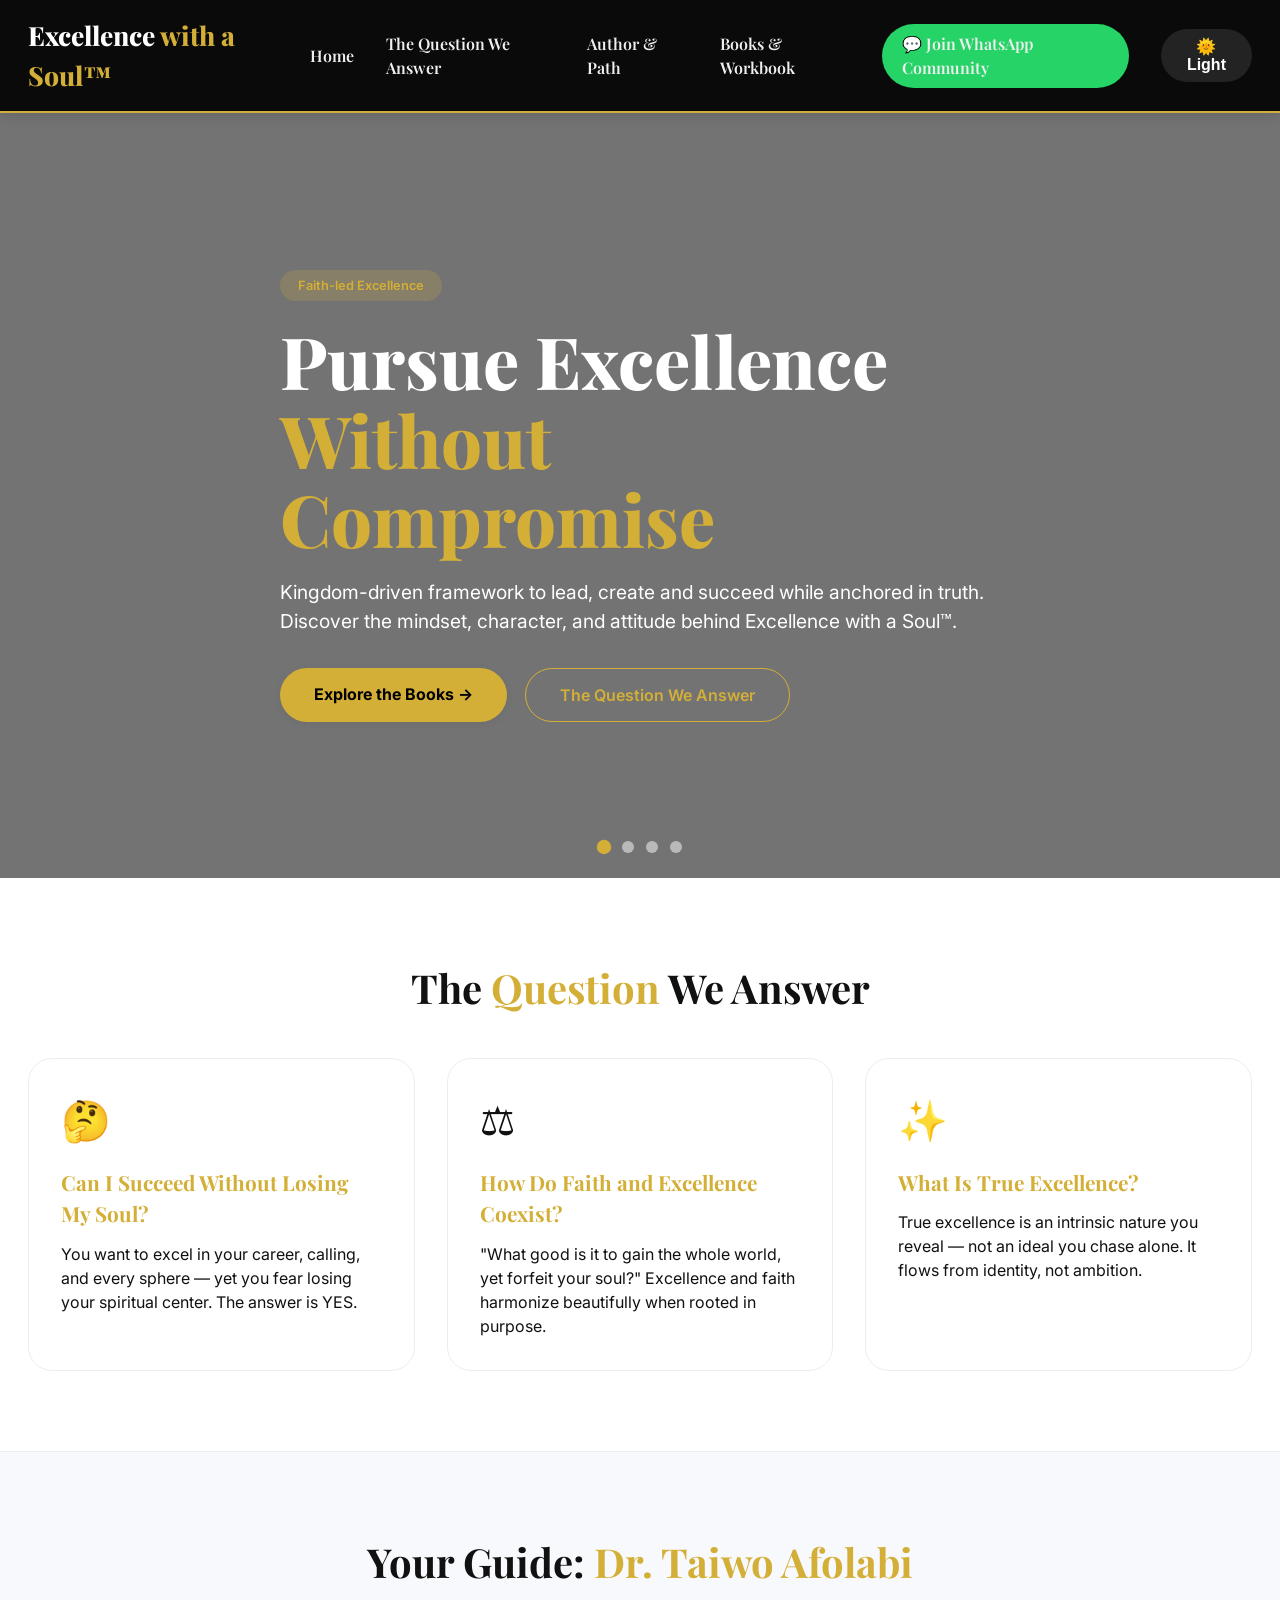
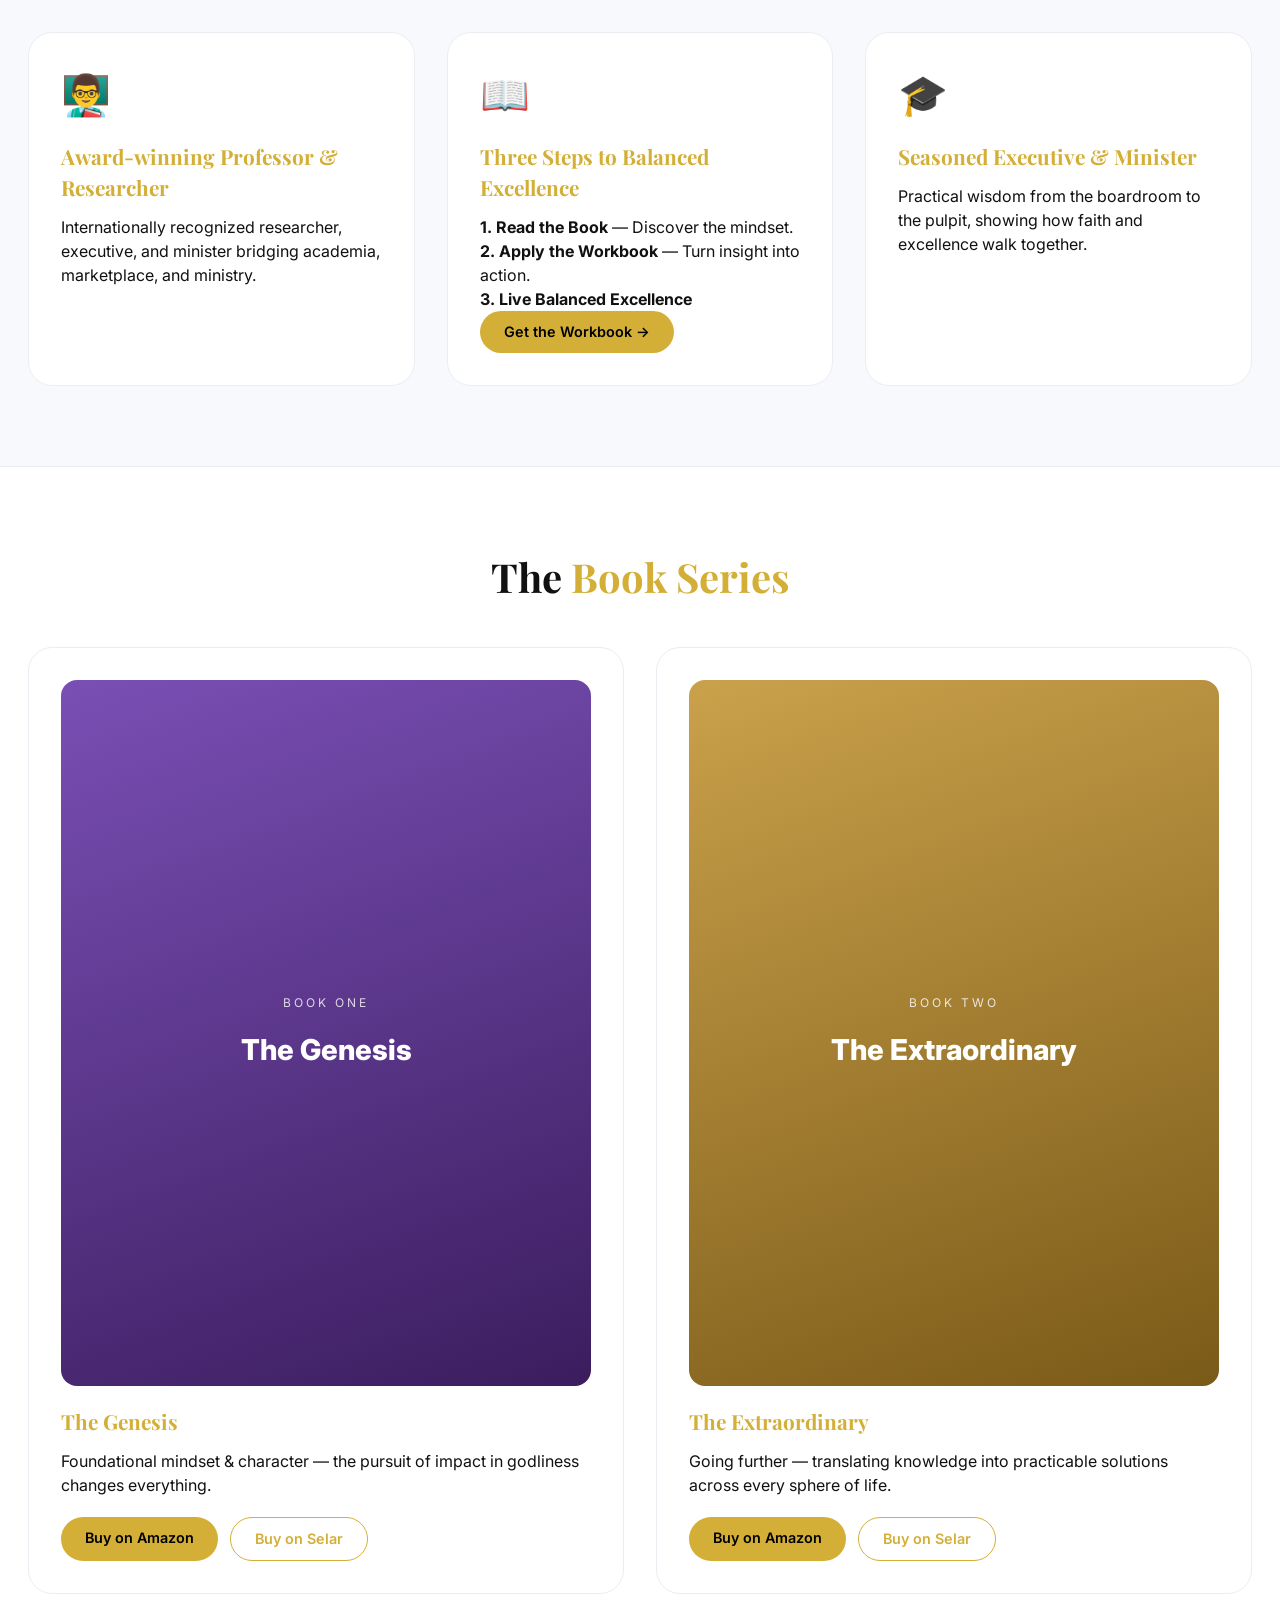
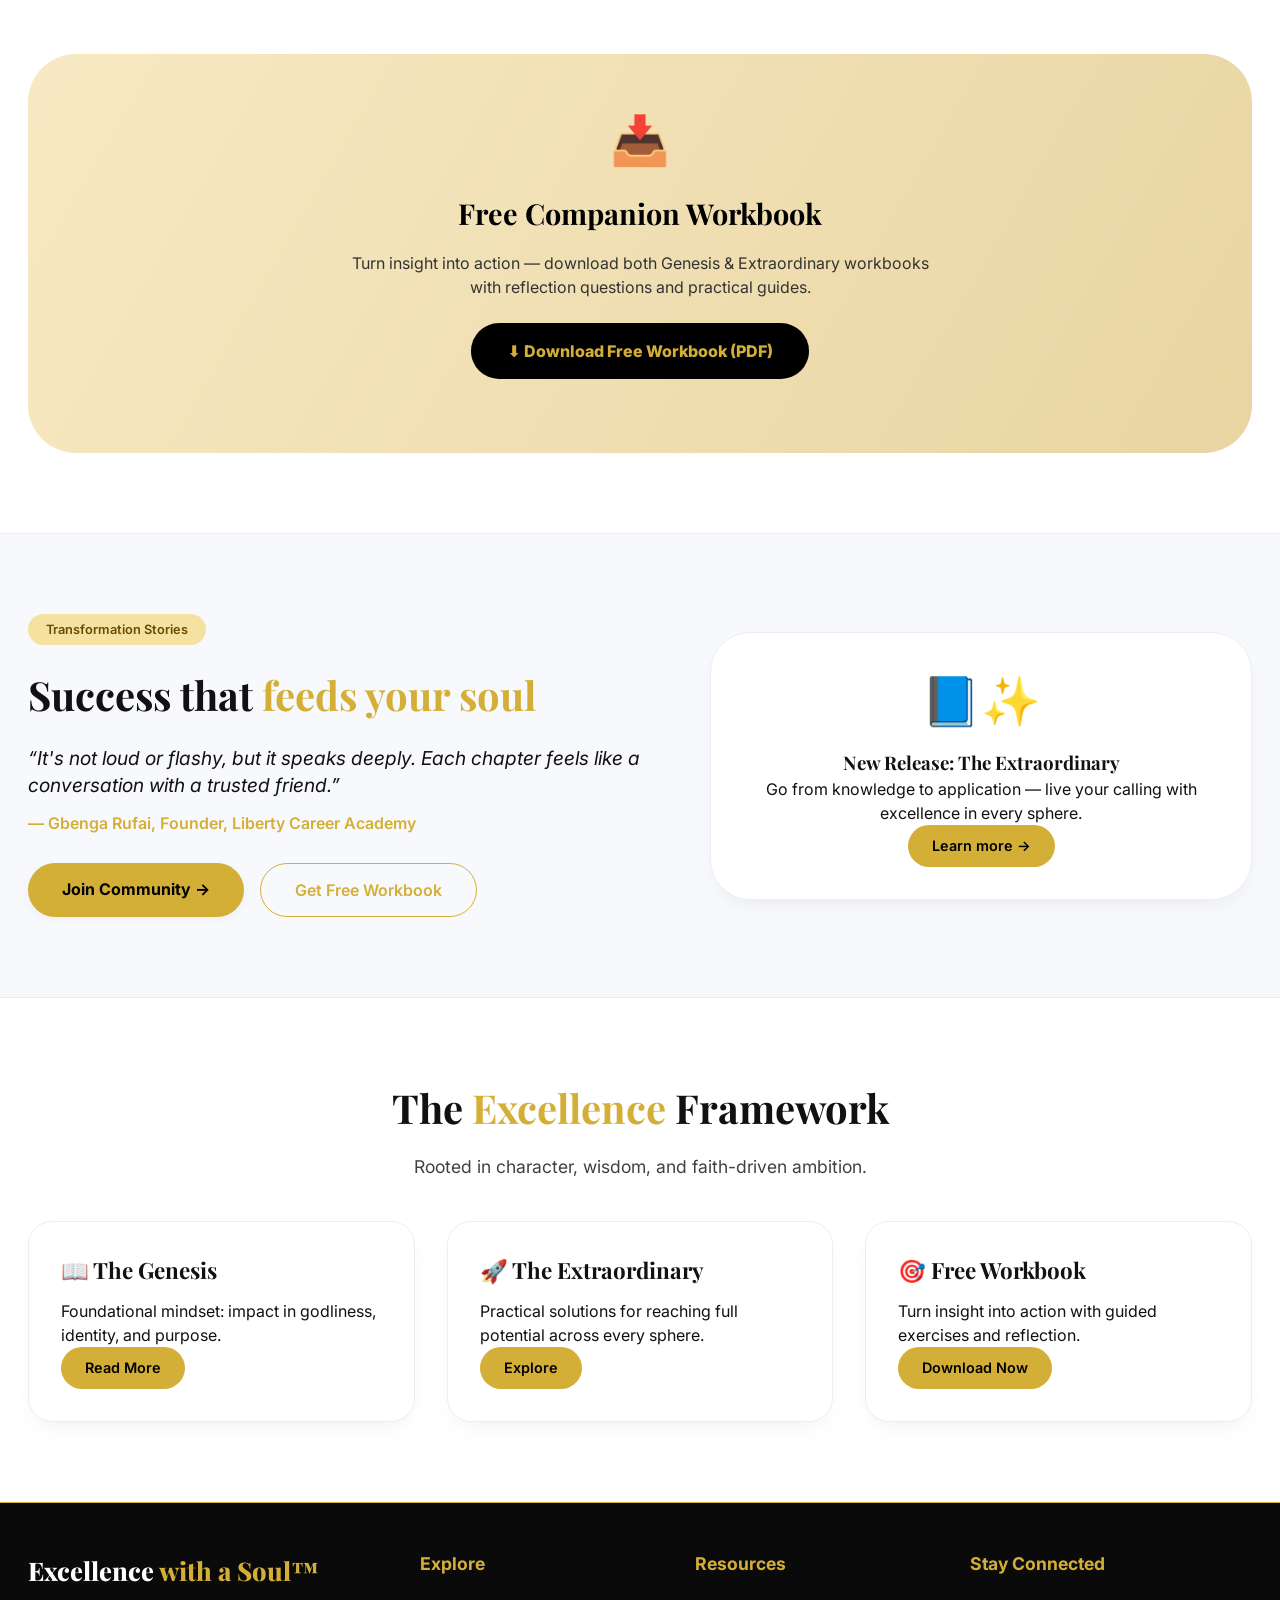
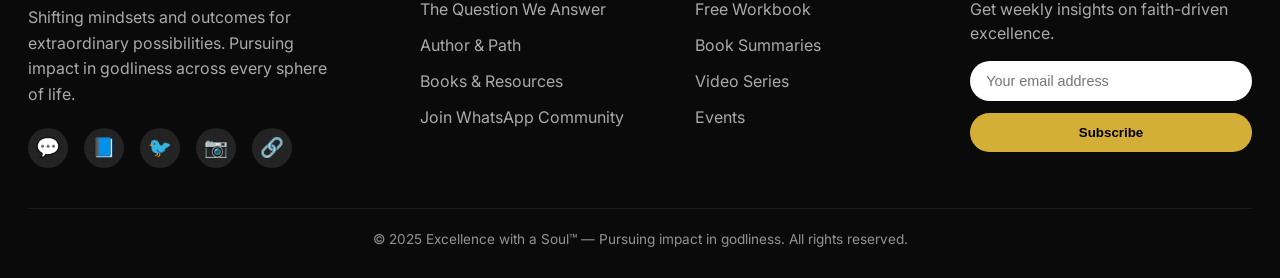
==== commit c5befc1e: "update website" ====
--- a/index.html
+++ b/index.html
@@ -19,16 +19,16 @@
     </button>
     <div class="nav-links" id="navLinks">
       <a href="#home" class="nav-link">Home</a>
-      <a href="#tension" class="nav-link">The Tension</a>
+      <a href="#question" class="nav-link">The Question We Answer</a>
       <a href="#author" class="nav-link">Author & Path</a>
       <a href="#books" class="nav-link">Books & Workbook</a>
-      <a href="register.html" class="btn-outline-gold">Join / Login</a>
+      <a href="https://chat.whatsapp.com/E3CEKHKuhwC52Y2wKO17DV" id="whatsappBtn" class="btn-whatsapp">💬 Join WhatsApp Community</a>
       <button class="theme-toggle" id="darkmodeToggle">🌞 Light</button>
     </div>
   </div>
 </nav>
 
-<!-- HERO SECTION -->
+   <!-- HERO SECTION    -->
 <div class="hero-slider" id="home">
   <div class="slider-container">
     <div class="slide active" data-img="1"></div>
@@ -37,25 +37,25 @@
     <div class="slide" data-img="4"></div>
   </div>
   <div class="container hero-content">
-    <div class="badge">Faith-led Excellence</div>
-    <h1>Pursue Excellence <em>Without Compromise</em></h1>
-    <p>Kingdom-driven framework to lead, create and succeed while anchored in truth. Discover the mindset, character, and attitude behind Excellence with a Soul™.</p>
-    <div class="btn-group">
+    <div class="badge reveal">Faith-led Excellence</div>
+    <h1 class="reveal">Pursue Excellence <em>Without Compromise</em></h1>
+    <p class="reveal">Kingdom-driven framework to lead, create and succeed while anchored in truth. Discover the mindset, character, and attitude behind Excellence with a Soul™.</p>
+    <div class="btn-group reveal">
       <a href="#books" class="btn-primary">Explore the Books →</a>
-      <a href="#tension" class="btn-secondary">The Tension</a>
+      <a href="#question" class="btn-secondary">The Question We Answer</a>
     </div>
   </div>
   <div class="slider-dots" id="sliderDots"></div>
 </div>
 
-<!-- TENSION SECTION -->
-<section id="tension" class="section-light">
+<!-- QUESTION SECTION  -->
+<section id="question" class="section-light">
   <div class="container">
-    <h2 class="section-title" style="text-align: center;">The <span class="gold-text">Tension</span> We Address</h2>
-    <div class="tension-grid">
-      <div class="tension-card"><div class="tension-icon">⚡</div><h3>The Drive for Success</h3><p>You want to excel in your career, calling, and every sphere — yet you fear losing your spiritual center.</p></div>
-      <div class="tension-card"><div class="tension-icon">⚖️</div><h3>The Fear of Compromise</h3><p>"What good is it to gain the whole world, yet forfeit your soul?" Excellence and faith harmonize beautifully.</p></div>
-      <div class="tension-card"><div class="tension-icon">✨</div><h3>The Truth of Balanced Excellence</h3><p>True excellence is an intrinsic nature you reveal — not an ideal you chase alone.</p></div>
+    <h2 class="section-title reveal" style="text-align: center;">The <span class="gold-text">Question</span> We Answer</h2>
+    <div class="question-grid">
+      <div class="question-card reveal"><div class="question-icon">🤔</div><h3>Can I Succeed Without Losing My Soul?</h3><p>You want to excel in your career, calling, and every sphere — yet you fear losing your spiritual center. The answer is YES.</p></div>
+      <div class="question-card reveal"><div class="question-icon">⚖️</div><h3>How Do Faith and Excellence Coexist?</h3><p>"What good is it to gain the whole world, yet forfeit your soul?" Excellence and faith harmonize beautifully when rooted in purpose.</p></div>
+      <div class="question-card reveal"><div class="question-icon">✨</div><h3>What Is True Excellence?</h3><p>True excellence is an intrinsic nature you reveal — not an ideal you chase alone. It flows from identity, not ambition.</p></div>
     </div>
   </div>
 </section>
@@ -63,11 +63,11 @@
 <!-- AUTHOR SECTION -->
 <section id="author" class="section-dark-bg">
   <div class="container">
-    <h2 class="section-title" style="text-align: center;">Your Guide: <span class="gold-text">Dr. Taiwo Afolabi</span></h2>
+    <h2 class="section-title reveal" style="text-align: center;">Your Guide: <span class="gold-text">Dr. Taiwo Afolabi</span></h2>
     <div class="author-grid">
-      <div class="author-card"><div class="author-icon">👨‍🏫</div><h3>Award-winning Professor & Researcher</h3><p>Internationally recognized researcher, executive, and minister bridging academia, marketplace, and ministry.</p></div>
-      <div class="author-card"><div class="author-icon">📖</div><h3>Three Steps to Balanced Excellence</h3><p><strong>1. Read the Book</strong> — Discover the mindset.<br><strong>2. Apply the Workbook</strong> — Turn insight into action.<br><strong>3. Live Balanced Excellence</strong></p><a href="#books" class="btn-small">Get the Workbook →</a></div>
-      <div class="author-card"><div class="author-icon">🎓</div><h3>Seasoned Executive & Minister</h3><p>Practical wisdom from the boardroom to the pulpit, showing how faith and excellence walk together.</p></div>
+      <div class="author-card reveal"><div class="author-icon">👨‍🏫</div><h3>Award-winning Professor & Researcher</h3><p>Internationally recognized researcher, executive, and minister bridging academia, marketplace, and ministry.</p></div>
+      <div class="author-card reveal"><div class="author-icon">📖</div><h3>Three Steps to Balanced Excellence</h3><p><strong>1. Read the Book</strong> — Discover the mindset.<br><strong>2. Apply the Workbook</strong> — Turn insight into action.<br><strong>3. Live Balanced Excellence</strong></p><a href="#books" class="btn-small">Get the Workbook →</a></div>
+      <div class="author-card reveal"><div class="author-icon">🎓</div><h3>Seasoned Executive & Minister</h3><p>Practical wisdom from the boardroom to the pulpit, showing how faith and excellence walk together.</p></div>
     </div>
   </div>
 </section>
@@ -75,12 +75,12 @@
 <!-- BOOKS SECTION -->
 <section id="books" class="section-light">
   <div class="container">
-    <h2 class="section-title" style="text-align: center;">The <span class="gold-text">Book Series</span></h2>
+    <h2 class="section-title reveal" style="text-align: center;">The <span class="gold-text">Book Series</span></h2>
     <div class="books-grid">
-      <div class="book-card"><div class="book-cover genesis-cover"><span class="book-label">Book One</span><span class="book-title">The Genesis</span></div><h3>The Genesis</h3><p>Foundational mindset & character — the pursuit of impact in godliness changes everything.</p><div class="book-buttons"><a href="register.html" class="btn-small">Buy on Amazon</a><a href="register.html" class="btn-small btn-outline">Buy on Selar</a></div></div>
-      <div class="book-card"><div class="book-cover extraordinary-cover"><span class="book-label">Book Two</span><span class="book-title">The Extraordinary</span></div><h3>The Extraordinary</h3><p>Going further — translating knowledge into practicable solutions across every sphere of life.</p><div class="book-buttons"><a href="register.html" class="btn-small">Buy on Amazon</a><a href="register.html" class="btn-small btn-outline">Buy on Selar</a></div></div>
+      <div class="book-card reveal"><div class="book-cover genesis-cover"><span class="book-label">Book One</span><span class="book-title">The Genesis</span></div><h3>The Genesis</h3><p>Foundational mindset & character — the pursuit of impact in godliness changes everything.</p><div class="book-buttons"><a href="#" class="btn-small whatsapp-book">Buy on Amazon</a><a href="#" class="btn-small btn-outline whatsapp-book">Buy on Selar</a></div></div>
+      <div class="book-card reveal"><div class="book-cover extraordinary-cover"><span class="book-label">Book Two</span><span class="book-title">The Extraordinary</span></div><h3>The Extraordinary</h3><p>Going further — translating knowledge into practicable solutions across every sphere of life.</p><div class="book-buttons"><a href="#" class="btn-small whatsapp-book">Buy on Amazon</a><a href="#" class="btn-small btn-outline whatsapp-book">Buy on Selar</a></div></div>
     </div>
-    <div class="workbook-section" id="workbook-cta"><div class="workbook-icon">📥</div><h2>Free Companion Workbook</h2><p>Turn insight into action — download both Genesis & Extraordinary workbooks with reflection questions and practical guides.</p><a href="#" id="downloadWorkbookBtn" class="workbook-download-btn">⬇ Download Free Workbook (PDF)</a><p id="wbMsg" class="workbook-message"></p></div>
+    <div class="workbook-section reveal" id="workbook-cta"><div class="workbook-icon">📥</div><h2>Free Companion Workbook</h2><p>Turn insight into action — download both Genesis & Extraordinary workbooks with reflection questions and practical guides.</p><a href="#" id="downloadWorkbookBtn" class="workbook-download-btn">⬇ Download Free Workbook (PDF)</a><p id="wbMsg" class="workbook-message"></p></div>
   </div>
 </section>
 
@@ -88,8 +88,8 @@
 <section class="section-dark-bg">
   <div class="container">
     <div class="story-flex">
-      <div class="story-text"><span class="badge gold-badge">Transformation Stories</span><h2 class="section-title">Success that <span class="gold-text">feeds your soul</span></h2><p class="story-quote">“It's not loud or flashy, but it speaks deeply. Each chapter feels like a conversation with a trusted friend.”</p><p class="story-author">— Gbenga Rufai, Founder, Liberty Career Academy</p><div class="story-buttons"><a href="register.html" class="btn-primary gold-btn">Join Community →</a><a href="#books" class="btn-secondary gold-border">Get Free Workbook</a></div></div>
-      <div class="story-card-highlight"><div class="emoji-large">📘✨</div><h3>New Release: The Extraordinary</h3><p>Go from knowledge to application — live your calling with excellence in every sphere.</p><a href="#books" class="btn-small">Learn more →</a></div>
+      <div class="story-text reveal"><span class="badge gold-badge">Transformation Stories</span><h2 class="section-title">Success that <span class="gold-text">feeds your soul</span></h2><p class="story-quote">“It's not loud or flashy, but it speaks deeply. Each chapter feels like a conversation with a trusted friend.”</p><p class="story-author">— Gbenga Rufai, Founder, Liberty Career Academy</p><div class="story-buttons"><a href="#" id="whatsappStoryBtn" class="btn-primary gold-btn">Join Community →</a><a href="#books" class="btn-secondary gold-border">Get Free Workbook</a></div></div>
+      <div class="story-card-highlight reveal"><div class="emoji-large">📘✨</div><h3>New Release: The Extraordinary</h3><p>Go from knowledge to application — live your calling with excellence in every sphere.</p><a href="#books" class="btn-small">Learn more →</a></div>
     </div>
   </div>
 </section>
@@ -97,20 +97,57 @@
 <!-- FRAMEWORK SECTION -->
 <section class="section-light">
   <div class="container">
-    <div class="center-heading"><h2 class="section-title">The <span class="gold-text">Excellence</span> Framework</h2><p class="section-sub">Rooted in character, wisdom, and faith-driven ambition.</p></div>
-    <div class="card-grid"><div class="card"><h3>📖 The Genesis</h3><p>Foundational mindset: impact in godliness, identity, and purpose.</p><a href="#books" class="btn-small">Read More</a></div><div class="card"><h3>🚀 The Extraordinary</h3><p>Practical solutions for reaching full potential across every sphere.</p><a href="#books" class="btn-small">Explore</a></div><div class="card"><h3>🎯 Free Workbook</h3><p>Turn insight into action with guided exercises and reflection.</p><a href="#books" class="btn-small">Download Now</a></div></div>
+    <div class="center-heading reveal"><h2 class="section-title">The <span class="gold-text">Excellence</span> Framework</h2><p class="section-sub">Rooted in character, wisdom, and faith-driven ambition.</p></div>
+    <div class="card-grid">
+      <div class="card reveal"><h3>📖 The Genesis</h3><p>Foundational mindset: impact in godliness, identity, and purpose.</p><a href="#books" class="btn-small">Read More</a></div>
+      <div class="card reveal"><h3>🚀 The Extraordinary</h3><p>Practical solutions for reaching full potential across every sphere.</p><a href="#books" class="btn-small">Explore</a></div>
+      <div class="card reveal"><h3>🎯 Free Workbook</h3><p>Turn insight into action with guided exercises and reflection.</p><a href="#books" class="btn-small">Download Now</a></div>
+    </div>
   </div>
 </section>
 
 <footer>
   <div class="container">
-    <div class="footer-grid"><div><h3 class="footer-logo">Excellence <span>with a Soul™</span></h3><p>Shifting mindsets for extraordinary possibilities.</p></div><div><strong>Explore</strong><br><a href="#tension">The Tension</a><br><a href="#author">Author & Path</a><br><a href="#books">Books & Resources</a></div><div><strong>Connect</strong><br>✉️ info@excellencewithasoul.com<br>📱 @ewithasoul</div></div>
+    <div class="footer-grid">
+      <div class="footer-brand">
+        <div class="footer-logo">Excellence <span>with a Soul™</span></div>
+        <p>Shifting mindsets and outcomes for extraordinary possibilities. Pursuing impact in godliness across every sphere of life.</p>
+        <div class="footer-social">
+          <a href="#" class="whatsapp-social">💬</a>
+          <a href="#">📘</a>
+          <a href="#">🐦</a>
+          <a href="#">📷</a>
+          <a href="#">🔗</a>
+        </div>
+      </div>
+      <div class="footer-links">
+        <h4>Explore</h4>
+        <a href="#question">The Question We Answer</a>
+        <a href="#author">Author & Path</a>
+        <a href="#books">Books & Resources</a>
+        <a href="#" class="whatsapp-footer">Join WhatsApp Community</a>
+      </div>
+      <div class="footer-links">
+        <h4>Resources</h4>
+        <a href="#">Free Workbook</a>
+        <a href="#">Book Summaries</a>
+        <a href="#">Video Series</a>
+        <a href="#">Events</a>
+      </div>
+      <div class="footer-newsletter">
+        <h4>Stay Connected</h4>
+        <p>Get weekly insights on faith-driven excellence.</p>
+        <input type="email" placeholder="Your email address" id="footerEmail">
+        <button id="footerSubscribeBtn">Subscribe</button>
+        <p id="footerMsg" style="font-size:0.75rem; margin-top:8px;"></p>
+      </div>
+    </div>
     <div class="footer-copyright">© 2025 Excellence with a Soul™ — Pursuing impact in godliness. All rights reserved.</div>
   </div>
 </footer>
 
 <button class="scroll-top" id="scrollTop">↑</button>
 
+</body>
 <script src="script.js"></script>
-</body>
 </html>
--- a/styles.css
+++ b/styles.css
@@ -1,4 +1,4 @@
-/* ========== GLOBAL VARIABLES & RESET ========== */
+/* GLOBAL VARIABLES & RESET FOR CSS STYLING  */
 * {
   margin: 0;
   padding: 0;
@@ -16,6 +16,8 @@
   --gold-dark: #b8912e;
   --gold-light: #f5e2a1;
   --black-accent: #0a0a0a;
+  --whatsapp: #25D366;
+  --whatsapp-dark: #128C7E;
   --shadow-sm: 0 2px 8px rgba(0,0,0,0.05);
   --shadow-md: 0 10px 25px -10px rgba(0,0,0,0.08);
   --shadow-lg: 0 20px 35px -12px rgba(0,0,0,0.1);
@@ -50,7 +52,7 @@
   padding: 0 28px;
 }
 
-/* ========== NAVIGATION ========== */
+/* NAVIGATION BAR */
 .navbar {
   background: #0a0a0a;
   padding: 1rem 0;
@@ -120,20 +122,24 @@
   color: black;
 }
 
-.btn-outline-gold {
-  background: transparent;
-  border: 1.5px solid var(--gold);
-  color: var(--gold);
+.btn-whatsapp {
+  background: var(--whatsapp);
+  border: none;
+  color: white;
   padding: 8px 20px;
   border-radius: 40px;
   font-weight: 600;
   transition: var(--transition);
   text-decoration: none;
-}
-
-.btn-outline-gold:hover {
-  background: var(--gold);
-  color: black;
+  display: inline-flex;
+  align-items: center;
+  gap: 8px;
+}
+
+.btn-whatsapp:hover {
+  background: var(--whatsapp-dark);
+  transform: translateY(-2px);
+  box-shadow: 0 4px 12px rgba(37, 211, 102, 0.3);
 }
 
 /* Hamburger Menu */
@@ -177,7 +183,7 @@
   .nav-links.active {
     right: 0;
   }
-  .nav-links a, .nav-links .btn-outline-gold, .nav-links .theme-toggle {
+  .nav-links a, .nav-links .btn-whatsapp, .nav-links .theme-toggle {
     width: 100%;
     text-align: center;
     padding: 12px;
@@ -187,7 +193,7 @@
   }
 }
 
-/* ========== BUTTONS ========== */
+/*  BUTTONS  */
 .btn-primary {
   background: var(--gold);
   color: #000;
@@ -246,7 +252,7 @@
   transform: translateY(-2px);
 }
 
-/* ========== HERO SLIDESHOW ========== */
+/*  HERO SLIDESHOW ANIMATION */
 .hero-slider {
   position: relative;
   min-height: 85vh;
@@ -357,7 +363,7 @@
   transform: scale(1.2);
 }
 
-/* ========== SECTIONS ========== */
+/* SECTIONS  */
 section {
   padding: 80px 0;
   scroll-margin-top: 80px;
@@ -421,15 +427,15 @@
   font-size: 1.4rem;
 }
 
-/* Tension, Author, Books Grids */
-.tension-grid, .author-grid, .books-grid {
+/* Question Grid */
+.question-grid, .author-grid, .books-grid {
   display: grid;
   grid-template-columns: repeat(auto-fit, minmax(300px, 1fr));
   gap: 32px;
   margin-top: 40px;
 }
 
-.tension-card, .author-card, .book-card {
+.question-card, .author-card, .book-card {
   background: var(--card-bg);
   border-radius: 24px;
   padding: 32px;
@@ -437,17 +443,17 @@
   transition: var(--transition);
 }
 
-.tension-card:hover, .author-card:hover, .book-card:hover {
+.question-card:hover, .author-card:hover, .book-card:hover {
   transform: translateY(-5px);
   box-shadow: var(--shadow-lg);
 }
 
-.tension-icon, .author-icon {
+.question-icon, .author-icon {
   font-size: 2.5rem;
   margin-bottom: 16px;
 }
 
-.tension-card h3, .author-card h3, .book-card h3 {
+.question-card h3, .author-card h3, .book-card h3 {
   margin-bottom: 12px;
   font-size: 1.3rem;
   color: var(--gold);
@@ -668,30 +674,121 @@
   display: flex;
   justify-content: space-between;
   flex-wrap: wrap;
-  gap: 30px;
+  gap: 40px;
   margin-bottom: 40px;
 }
 
+.footer-brand {
+  flex: 1.5;
+  min-width: 250px;
+}
+
 .footer-logo {
-  font-size: 1.3rem;
+  font-size: 1.6rem;
+  font-weight: 800;
   color: white;
+  margin-bottom: 16px;
+  font-family: 'Playfair Display', serif;
+}
+
+.footer-logo span {
+  color: var(--gold);
+}
+
+.footer-brand p {
+  color: #aaa;
+  line-height: 1.6;
+  margin-bottom: 20px;
+  max-width: 300px;
+}
+
+.footer-social {
+  display: flex;
+  gap: 16px;
+}
+
+.footer-social a {
+  width: 40px;
+  height: 40px;
+  background: rgba(255,255,255,0.1);
+  border-radius: 50%;
+  display: flex;
+  align-items: center;
+  justify-content: center;
+  color: white;
+  text-decoration: none;
+  transition: var(--transition);
+  font-size: 1.2rem;
+}
+
+.footer-social a:hover {
+  background: var(--gold);
+  color: black;
+}
+
+.footer-links {
+  flex: 1;
+  min-width: 150px;
+}
+
+.footer-links h4 {
+  color: var(--gold);
+  margin-bottom: 20px;
+  font-size: 1.1rem;
+}
+
+.footer-links a {
+  display: block;
+  color: #aaa;
+  text-decoration: none;
   margin-bottom: 12px;
-}
-
-.footer-logo span {
-  color: var(--gold);
-}
-
-.footer-grid a {
-  color: #ccc;
-  text-decoration: none;
-  line-height: 1.8;
-  transition: var(--transition);
+  transition: var(--transition);
+}
+
+.footer-links a:hover {
+  color: var(--gold);
+  transform: translateX(5px);
+}
+
+.footer-newsletter {
+  flex: 1.2;
+  min-width: 250px;
+}
+
+.footer-newsletter h4 {
+  color: var(--gold);
+  margin-bottom: 20px;
+  font-size: 1.1rem;
+}
+
+.footer-newsletter p {
+  color: #aaa;
+  margin-bottom: 16px;
+}
+
+.footer-newsletter input {
+  width: 100%;
+  padding: 12px 16px;
+  border-radius: 50px;
+  border: none;
+  margin-bottom: 12px;
+  font-size: 0.9rem;
+}
+
+.footer-newsletter button {
+  width: 100%;
+  padding: 12px;
+  border-radius: 50px;
+  background: var(--gold);
+  color: #000;
+  border: none;
+  font-weight: 600;
   cursor: pointer;
-}
-
-.footer-grid a:hover {
-  color: var(--gold);
+  transition: var(--transition);
+}
+
+.footer-newsletter button:hover {
+  background: var(--gold-dark);
 }
 
 .footer-copyright {
@@ -702,110 +799,16 @@
   border-top: 1px solid rgba(255,255,255,0.1);
 }
 
-/* ========== AUTH PAGE STYLES ========== */
-.auth-section {
-  flex: 1;
-  display: flex;
-  align-items: center;
-  justify-content: center;
-  padding: 60px 20px;
-  min-height: calc(100vh - 200px);
-}
-
-.auth-container {
-  max-width: 500px;
-  width: 100%;
-  background: var(--card-bg);
-  border: 1px solid var(--border-light);
-  border-radius: 48px;
-  padding: 48px;
-  box-shadow: var(--shadow-lg);
-  transition: var(--transition);
-}
-
-.auth-container h2 {
-  text-align: center;
-  margin-bottom: 32px;
-  font-size: clamp(1.6rem, 6vw, 2rem);
-  font-family: 'Playfair Display', Georgia, serif;
-  font-weight: 800;
-  color: var(--gold);
-}
-
-.form-group {
-  margin-bottom: 24px;
-}
-
-.form-group label {
-  display: block;
-  margin-bottom: 8px;
-  font-weight: 600;
-  font-size: 0.95rem;
-  color: var(--text-primary);
-}
-
-.form-group input {
-  width: 100%;
-  padding: 16px 20px;
-  border-radius: 60px;
-  border: 1.5px solid var(--border-light);
-  background: var(--bg-primary);
-  color: var(--text-primary);
-  font-size: 1rem;
-  font-family: inherit;
-  transition: var(--transition);
-}
-
-.form-group input:focus {
-  outline: none;
-  border-color: var(--gold);
-  box-shadow: 0 0 0 3px rgba(212, 175, 55, 0.2);
-}
-
-.auth-submit {
-  width: 100%;
-  background: var(--gold);
-  color: #000;
-  padding: 16px;
-  border-radius: 60px;
-  border: none;
-  font-weight: 700;
-  font-size: 1rem;
-  cursor: pointer;
-  transition: var(--transition);
-  margin-top: 8px;
-  font-family: 'Inter', sans-serif;
-}
-
-.auth-submit:hover {
-  background: var(--gold-dark);
-  transform: translateY(-2px);
-}
-
-.toggle-link {
-  text-align: center;
-  margin-top: 28px;
-  color: var(--gold);
-  cursor: pointer;
-  font-weight: 600;
-  font-size: 0.95rem;
-  transition: var(--transition);
-}
-
-.toggle-link:hover {
-  text-decoration: underline;
-}
-
-.form-message {
-  text-align: center;
-  margin-top: 24px;
-  font-size: 0.95rem;
-  font-weight: 500;
-  padding: 12px;
-  border-radius: 12px;
-  background: rgba(212, 175, 55, 0.15);
-  color: var(--gold);
-  word-break: break-word;
+/* ========== SCROLL REVEAL ANIMATION ========== */
+.reveal {
+  opacity: 0;
+  transform: translateY(30px);
+  transition: opacity 0.8s ease, transform 0.8s ease;
+}
+
+.reveal.active {
+  opacity: 1;
+  transform: translateY(0);
 }
 
 /* ========== RESPONSIVE ========== */
@@ -837,15 +840,7 @@
   }
   .footer-grid {
     flex-direction: column;
-    text-align: center;
-    gap: 20px;
-  }
-  .auth-section {
-    padding: 40px 16px;
-  }
-  .auth-container {
-    padding: 36px 28px;
-    border-radius: 40px;
+    gap: 30px;
   }
 }
 
@@ -857,27 +852,4 @@
     padding: 6px 12px;
     font-size: 0.8rem;
   }
-  .auth-container {
-    padding: 28px 20px;
-    border-radius: 32px;
-  }
-  .auth-container h2 {
-    font-size: 1.5rem;
-  }
-  .form-group input {
-    padding: 12px 16px;
-  }
-  .auth-submit {
-    padding: 12px;
-  }
-}
-
-@media (max-width: 480px) {
-  .auth-container {
-    padding: 24px 16px;
-    border-radius: 28px;
-  }
-  .auth-container h2 {
-    font-size: 1.35rem;
-  }
 }
